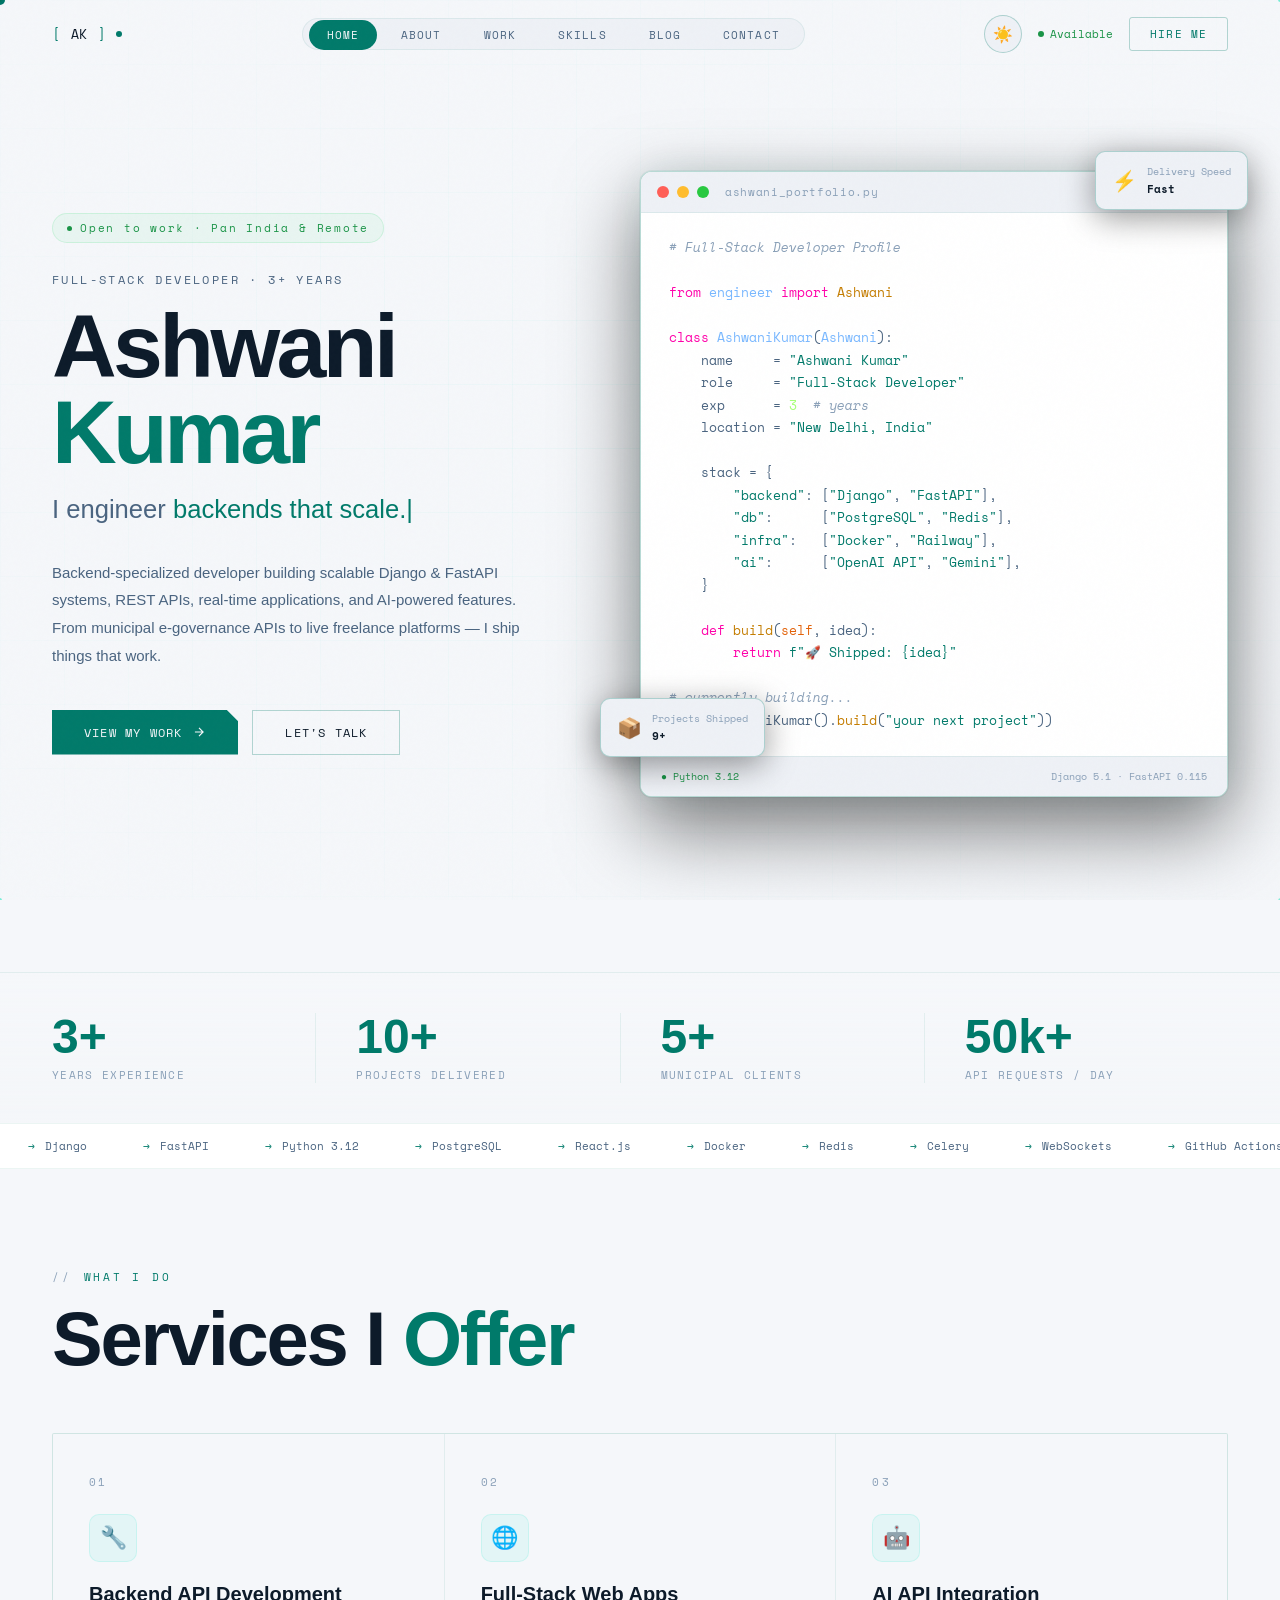
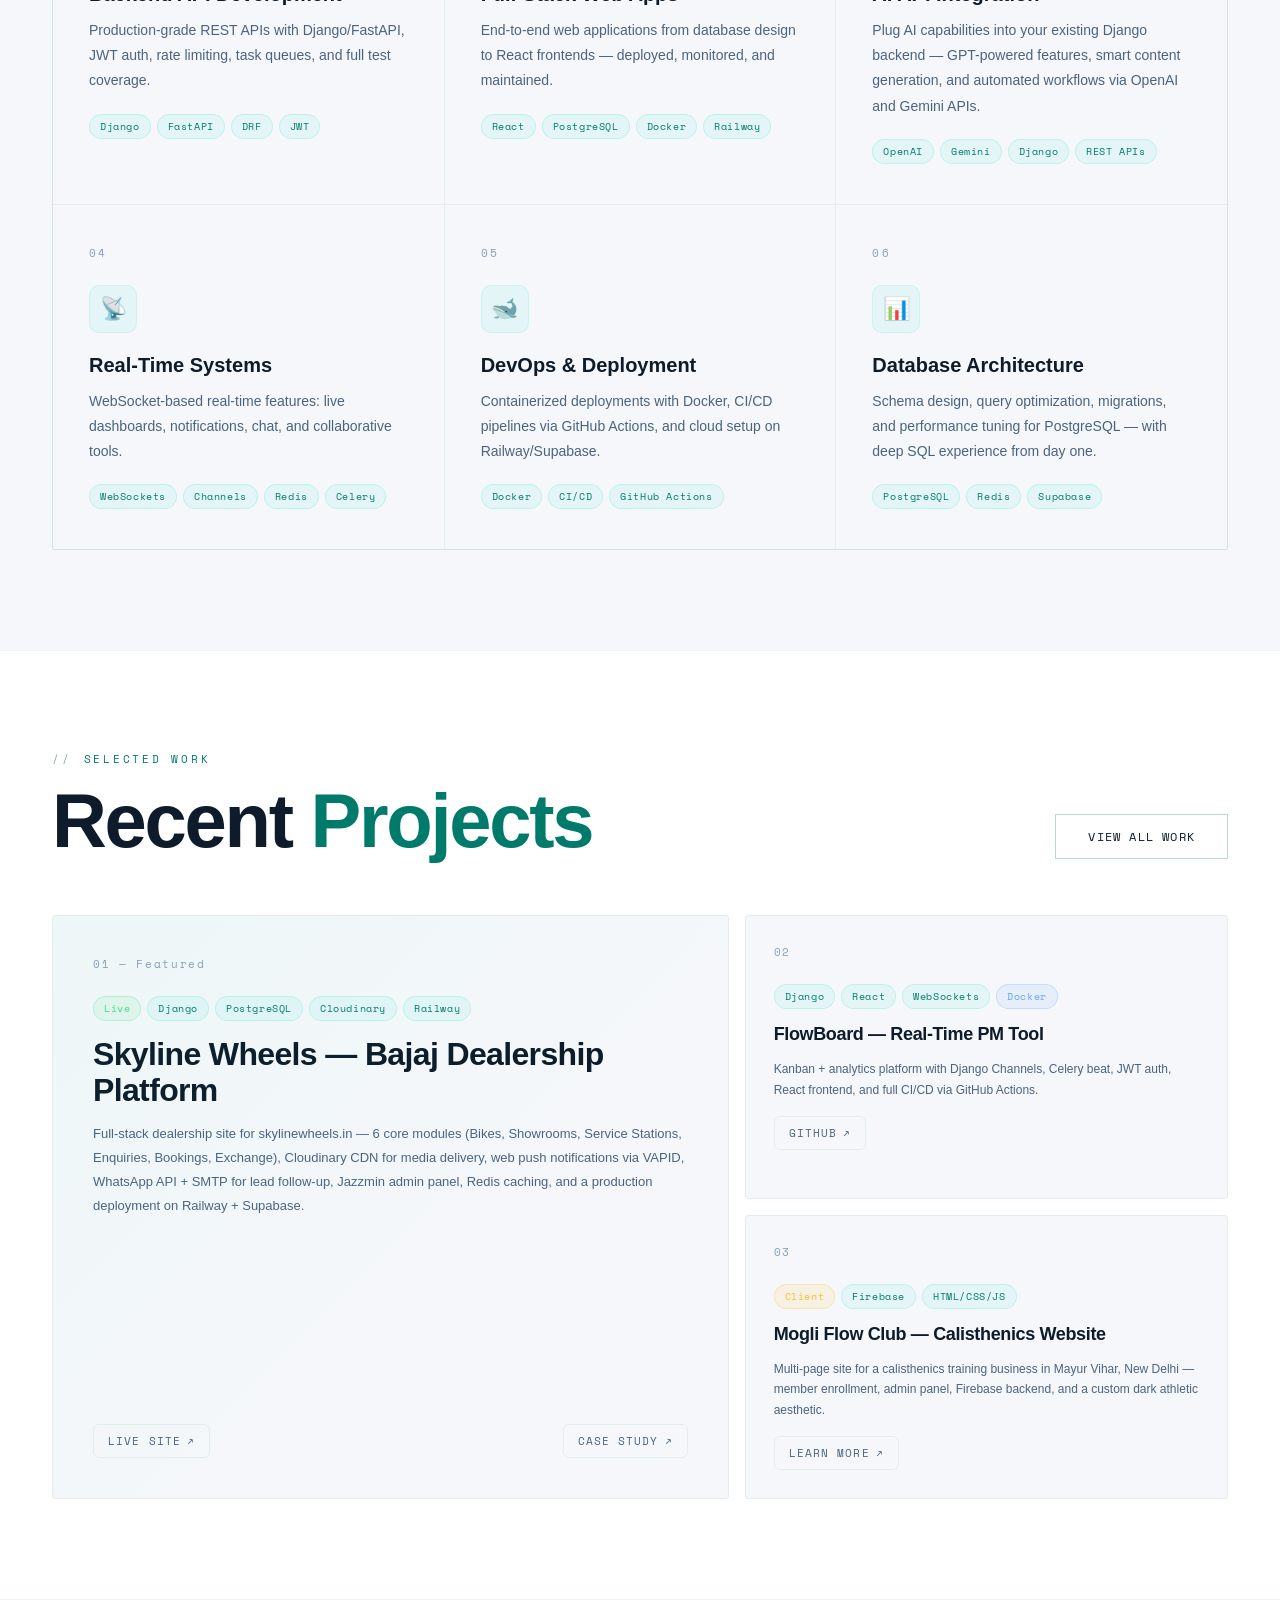
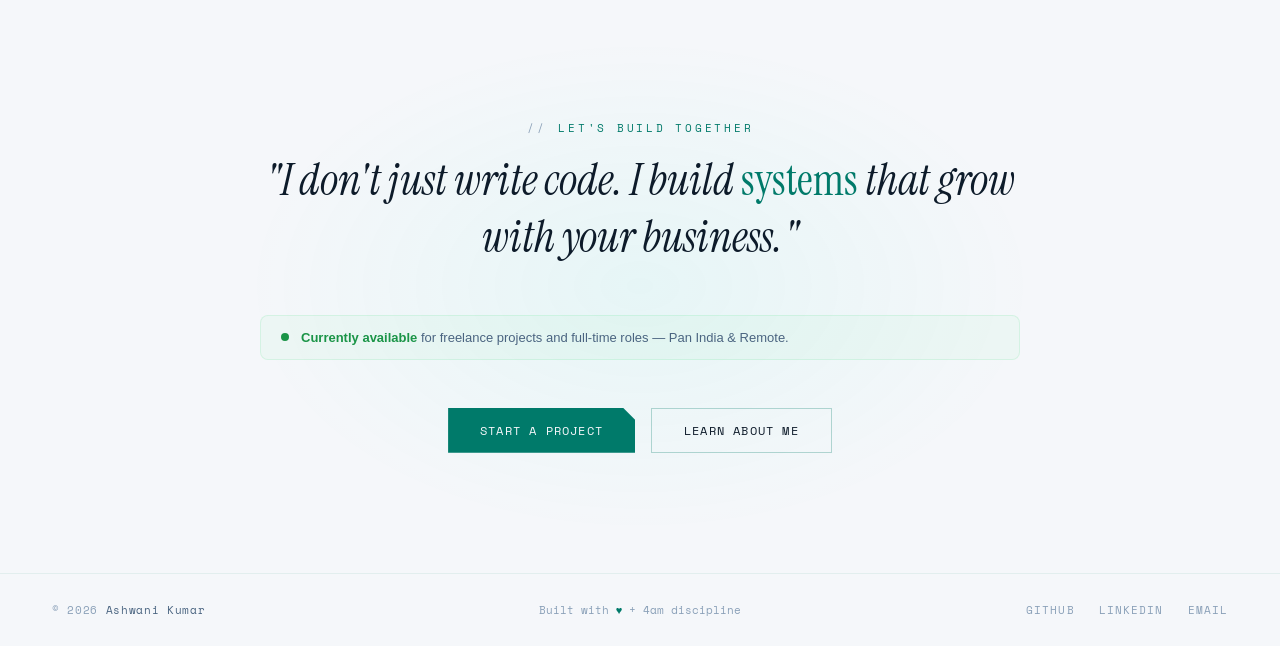
==== frontend/index.html @ ec97e27f "fix: add frontend files properly" ====
<!DOCTYPE html>
<html lang="en">
<head>
<meta charset="UTF-8">
<meta name="viewport" content="width=device-width,initial-scale=1.0">
<title>Ashwani Kumar — Full-Stack Developer</title>
<meta name="description" content="Full-Stack Developer specializing in Django, FastAPI, PostgreSQL, and scalable backend systems. Available for projects in Delhi NCR and Remote.">
<link rel="stylesheet" href="style.css">
<style>
/* ── HOME SPECIFIC ── */
main { position:relative; z-index:1; }

/* HERO */
#hero {
  min-height:100vh;
  display:grid; grid-template-columns:1fr 1fr;
  align-items:center; gap:0;
  padding:0 52px 0;
  padding-top:68px;
  overflow:hidden; position:relative;
}
.hero-grid-bg {
  position:absolute; inset:0; z-index:0;
  background-image:
    linear-gradient(rgba(0,229,192,.04) 1px, transparent 1px),
    linear-gradient(90deg, rgba(0,229,192,.04) 1px, transparent 1px);
  background-size:64px 64px;
  mask-image:radial-gradient(ellipse 80% 80% at 50% 50%, black, transparent);
}
.hero-left { position:relative; z-index:1; padding-right:48px; }

.hero-status {
  display:inline-flex; align-items:center; gap:8px;
  font-family:var(--font-mono); font-size:11px;
  color:var(--green); letter-spacing:.16em;
  background:rgba(74,222,128,.07);
  border:1px solid rgba(74,222,128,.18);
  padding:6px 14px; border-radius:100px;
  margin-bottom:28px;
  opacity:0; animation:fadeUp .6s .1s forwards;
}
.hero-status .dot {
  width:5px; height:5px;
  background:var(--green); border-radius:50%;
  animation:pulse-dot2 2s infinite;
}

.hero-eyebrow {
  font-family:var(--font-mono); font-size:12px;
  color:var(--text2); letter-spacing:.2em; text-transform:uppercase;
  margin-bottom:16px;
  opacity:0; animation:fadeUp .6s .2s forwards;
}

.hero-name {
  font-family:var(--font-head); font-size:clamp(56px,7vw,90px);
  font-weight:900; line-height:.95; letter-spacing:-.04em;
  margin-bottom:20px;
  opacity:0; animation:fadeUp .7s .3s forwards;
}
.hero-name .first { display:block; color:var(--text); }
.hero-name .last  { display:block; color:var(--cyan); position:relative; }
.hero-name .last::after {
  content:attr(data-text);
  position:absolute; left:0; top:0;
  color:var(--red);
  clip-path:polygon(0 40%,100% 40%,100% 58%,0 58%);
  opacity:0; animation:glitch-slice 5s infinite 3s;
}
@keyframes glitch-slice {
  0%,90%,100%{opacity:0;transform:none}
  91%{opacity:1;transform:translateX(-5px) skewX(-3deg)}
  93%{opacity:1;transform:translateX(5px) skewX(3deg)}
  95%{opacity:0}
}

.hero-role {
  font-family:var(--font-head); font-size:clamp(18px,2vw,26px);
  font-weight:400; color:var(--text2);
  margin-bottom:28px; min-height:1.4em;
  opacity:0; animation:fadeUp .7s .45s forwards;
}
.hero-role #tw { color:var(--cyan); }
.hero-role #tw::after { content:'|'; animation:blink .7s infinite; }

.hero-desc {
  font-size:15px; color:var(--text2); line-height:1.85;
  max-width:480px; margin-bottom:40px;
  opacity:0; animation:fadeUp .7s .58s forwards;
}

.hero-actions {
  display:flex; gap:14px; flex-wrap:wrap;
  opacity:0; animation:fadeUp .7s .7s forwards;
}

/* ── HERO RIGHT — code window ── */
.hero-right {
  position:relative; z-index:1;
  opacity:0; animation:fadeUp .9s .5s forwards;
}
.code-window {
  background:var(--c1); border:1px solid var(--border2);
  border-radius:12px; overflow:hidden;
  box-shadow:0 32px 80px rgba(0,0,0,.5), 0 0 0 1px var(--border3), var(--glow);
  transition:box-shadow .4s;
}
.code-window:hover {
  box-shadow:0 40px 100px rgba(0,0,0,.6), 0 0 0 1px var(--border2),
    0 0 40px rgba(0,229,192,.08);
}
.code-topbar {
  background:var(--c2); padding:12px 16px;
  display:flex; align-items:center; gap:8px;
  border-bottom:1px solid var(--border3);
}
.code-topbar .dot { width:12px; height:12px; border-radius:50%; }
.code-topbar .dot:nth-child(1){background:#ff5f57}
.code-topbar .dot:nth-child(2){background:#ffbd2e}
.code-topbar .dot:nth-child(3){background:#28c940}
.code-topbar .title {
  font-family:var(--font-mono); font-size:11px; color:var(--text3);
  margin-left:8px; letter-spacing:.06em;
}
.code-body { padding:24px 28px; }
pre {
  font-family:var(--font-mono); font-size:12.5px;
  line-height:1.8; color:var(--text2);
  white-space:pre; overflow-x:auto;
}
.kw  { color:#f0a; }
.fn  { color:var(--amber); }
.str { color:var(--cyan); }
.cm  { color:var(--text3); font-style:italic; }
.nr  { color:#a8ff78; }
.cls { color:#79b8ff; }
.pr  { color:#e36209; }

.code-footer {
  padding:12px 20px; border-top:1px solid var(--border3);
  background:var(--c2);
  display:flex; align-items:center; gap:8px;
}
.code-footer span { font-family:var(--font-mono); font-size:10px; color:var(--text3); }
.code-footer .run { color:var(--green); }

/* floating badges */
.float-badge {
  position:absolute; background:var(--c2);
  border:1px solid var(--border2); border-radius:10px;
  padding:12px 16px; display:flex; align-items:center; gap:10px;
  font-family:var(--font-mono); font-size:11px;
  box-shadow:0 8px 32px rgba(0,0,0,.4);
  animation:float 3s ease-in-out infinite;
  backdrop-filter:blur(8px);
}
.float-badge:nth-child(2){ animation-delay:-.8s; }
.float-badge:nth-child(3){ animation-delay:-1.6s; }
.float-badge .icon { font-size:20px; }
.float-badge .badge-label { color:var(--text3); font-size:10px; margin-bottom:2px; }
.float-badge .badge-val  { color:var(--text); font-weight:700; }
@keyframes float {
  0%,100%{transform:translateY(0)} 50%{transform:translateY(-8px)}
}
.fb1 { top:-20px; right:-20px; }
.fb2 { bottom:40px; left:-40px; }

/* ── HERO STATS ── */
.hero-stats {
  border-top:1px solid var(--border3);
  margin-top:72px; padding:40px 52px;
  display:flex; gap:0; position:relative; z-index:1;
  background:linear-gradient(to bottom, var(--c0), transparent);
}
.stat-item {
  flex:1; padding:0 40px;
  border-right:1px solid var(--border3);
  transition:transform .3s var(--ease);
}
.stat-item:hover { transform:translateY(-3px); }
.stat-item:first-child { padding-left:0; }
.stat-item:last-child  { border-right:none; }
.stat-n {
  font-family:var(--font-head); font-size:48px; font-weight:900;
  line-height:1; color:var(--text); margin-bottom:6px;
}
.stat-n span { color:var(--cyan); }
.stat-l { font-family:var(--font-mono); font-size:11px; color:var(--text3); letter-spacing:.12em; text-transform:uppercase; }

/* ── SERVICES ── */
#services { padding:100px 52px; max-width:1300px; margin:0 auto; }
.services-grid {
  display:grid; grid-template-columns:repeat(3,1fr); gap:1px;
  background:var(--border3); border:1px solid var(--border3);
  border-radius:2px; overflow:hidden;
  margin-top:56px;
}
.service-card {
  background:var(--c0); padding:40px 36px;
  transition:background .3s, transform .3s var(--ease);
  position:relative; overflow:hidden;
}
.service-card::before {
  content:'';
  position:absolute; top:0; left:0; right:0; height:2px;
  background:linear-gradient(90deg, transparent, var(--cyan), transparent);
  transform:scaleX(0); transform-origin:left;
  transition:transform .4s var(--ease);
}
.service-card:hover::before { transform:scaleX(1); }
.service-card:hover { background:var(--c1); }

.service-card .service-icon {
  display:inline-flex; align-items:center; justify-content:center;
  width:48px; height:48px; border-radius:10px;
  background:rgba(0,229,192,.07); border:1px solid rgba(0,229,192,.12);
  font-size:22px; margin-bottom:20px;
  transition:background .3s, border-color .3s;
}
.service-card:hover .service-icon {
  background:rgba(0,229,192,.12);
  border-color:rgba(0,229,192,.25);
}

.service-num {
  font-family:var(--font-mono); font-size:11px; color:var(--text3);
  letter-spacing:.2em; margin-bottom:24px;
}
.service-title {
  font-family:var(--font-head); font-size:20px; font-weight:700;
  margin-bottom:12px; line-height:1.2;
}
.service-desc { font-size:14px; color:var(--text2); line-height:1.8; margin-bottom:20px; }
.service-tags { display:flex; flex-wrap:wrap; gap:6px; }

/* ── FEATURED WORK ── */
#featured {
  padding:100px 52px;
  background:var(--c1);
  border-top:1px solid var(--border3);
  border-bottom:1px solid var(--border3);
}
.featured-inner { max-width:1300px; margin:0 auto; }
.featured-top {
  display:flex; align-items:flex-end;
  justify-content:space-between; margin-bottom:56px;
}
.featured-grid {
  display:grid; grid-template-columns:7fr 5fr; gap:16px;
}
.feat-main {
  background:var(--c0); border:1px solid var(--border3);
  padding:40px; position:relative; overflow:hidden;
  transition:border-color .3s, box-shadow .3s;
  display:flex; flex-direction:column;
  border-radius:4px;
}
.feat-main::after {
  content:'';
  position:absolute; inset:0;
  background:linear-gradient(135deg, rgba(0,229,192,.03) 0%, transparent 60%);
  pointer-events:none;
}
.feat-main:hover {
  border-color:var(--border2);
  box-shadow:0 16px 48px rgba(0,0,0,.3);
}
.feat-side { display:grid; grid-template-rows:1fr 1fr; gap:16px; }
.feat-small {
  background:var(--c0); border:1px solid var(--border3);
  padding:28px; border-radius:4px;
  transition:border-color .3s, box-shadow .3s, transform .3s var(--ease);
}
.feat-small:hover {
  border-color:var(--border2);
  box-shadow:0 8px 24px rgba(0,0,0,.25);
  transform:translateY(-2px);
}
.feat-num {
  font-family:var(--font-mono); font-size:11px; color:var(--text3);
  letter-spacing:.15em; margin-bottom:24px;
}
.feat-tag-row { display:flex; gap:6px; margin-bottom:16px; flex-wrap:wrap; }
.feat-title {
  font-family:var(--font-head); font-size:clamp(22px,2.5vw,32px);
  font-weight:800; line-height:1.1; margin-bottom:14px;
  letter-spacing:-.02em;
}
.feat-desc {
  font-size:13px; color:var(--text2);
  line-height:1.85; margin-bottom:28px; flex:1;
}
.feat-footer { display:flex; align-items:center; justify-content:space-between; }
.feat-link {
  font-family:var(--font-mono); font-size:11px;
  color:var(--text2); text-decoration:none;
  letter-spacing:.1em; text-transform:uppercase;
  display:inline-flex; align-items:center; gap:6px;
  padding:8px 14px; border:1px solid var(--border3);
  border-radius:6px; transition:color .2s, border-color .2s, background .2s;
}
.feat-link::after { content:'↗'; }
.feat-link:hover {
  color:var(--cyan);
  border-color:rgba(0,229,192,.3);
  background:rgba(0,229,192,.05);
}

/* pill colour variants */
.pill.green  { background:rgba(74,222,128,.1); color:#4ade80; border-color:rgba(74,222,128,.25); }
.pill.amber  { background:rgba(251,191,36,.1); color:#fbbf24; border-color:rgba(251,191,36,.25); }
.pill.blue   { background:rgba(96,165,250,.1); color:#60a5fa; border-color:rgba(96,165,250,.25); }

/* ── CTA ── */
#cta {
  padding:120px 52px; text-align:center;
  position:relative; overflow:hidden;
}
.cta-glow {
  position:absolute; top:50%; left:50%;
  transform:translate(-50%,-50%);
  width:800px; height:500px;
  background:radial-gradient(ellipse, rgba(0,229,192,.06) 0%, transparent 70%);
  pointer-events:none;
}
.cta-inner { position:relative; max-width:760px; margin:0 auto; }
.cta-quote {
  font-family:var(--font-serif); font-style:italic;
  font-size:clamp(26px,4vw,44px); color:var(--text);
  line-height:1.3; margin-bottom:48px;
}
.cta-quote em { color:var(--cyan); font-style:normal; }
.cta-actions { display:flex; justify-content:center; gap:16px; flex-wrap:wrap; }

/* ── AVAILABILITY BANNER ── */
.avail-banner {
  background:rgba(74,222,128,.05);
  border:1px solid rgba(74,222,128,.15);
  border-radius:8px; padding:14px 20px;
  display:flex; align-items:center; gap:12px;
  max-width:760px; margin:0 auto 48px;
  font-size:13px; color:var(--text2);
}
.avail-banner .av-dot {
  width:8px; height:8px; border-radius:50%;
  background:var(--green); flex-shrink:0;
  animation:pulse-dot2 2s infinite;
}
.avail-banner strong { color:var(--green); }

/* ── RESPONSIVE ── */
@media(max-width:1100px){
  #hero { grid-template-columns:1fr; min-height:auto; padding-top:100px; padding-bottom:60px; }
  .hero-right { display:none; }
  .hero-left { padding-right:0; }
  .featured-grid { grid-template-columns:1fr; }
  .feat-side { grid-template-rows:auto; grid-template-columns:1fr 1fr; }
  .services-grid { grid-template-columns:1fr 1fr; }
}
@media(max-width:700px){
  #hero,#services,#featured,#cta { padding-left:20px; padding-right:20px; }
  .hero-stats { padding:32px 20px; flex-wrap:wrap; }
  .stat-item { border-right:none; padding:12px 0; flex:0 0 50%; }
  .services-grid { grid-template-columns:1fr; }
  .feat-side { grid-template-columns:1fr; }
  .featured-top { flex-direction:column; align-items:flex-start; gap:20px; }
}

@keyframes fadeUp  { from{opacity:0;transform:translateY(18px)} to{opacity:1;transform:none} }
@keyframes blink   { 0%,100%{opacity:1} 50%{opacity:0} }
</style>
</head>
<body>

<div id="cursor"></div>
<div id="cursor-ring"></div>
<div id="scroll-progress"></div>
<div id="page-transition"></div>
<div id="pt-label"></div>
<canvas id="bg-canvas"></canvas>

<!-- NAV -->
<nav id="nav">
  <a href="index.html" class="nav-logo">
    <span class="logo-bracket">[</span>AK<span class="logo-bracket">]</span>
    <div class="logo-dot"></div>
  </a>
  <ul class="nav-center">
    <li><a href="index.html">Home</a></li>
    <li><a href="about.html">About</a></li>
    <li><a href="work.html">Work</a></li>
    <li><a href="skills.html">Skills</a></li>
    <li><a href="blog.html">Blog</a></li>
    <li><a href="contact.html">Contact</a></li>
  </ul>
  <div class="nav-right">
    <span class="nav-avail">Available</span>
    <a href="contact.html" class="nav-hire">Hire Me</a>
  </div>
  <button class="nav-hamburger" id="hamburger" aria-label="Menu">
    <span></span><span></span><span></span>
  </button>
</nav>

<div id="mobile-menu">
  <a href="index.html">Home</a>
  <a href="about.html">About</a>
  <a href="work.html">Work</a>
  <a href="skills.html">Skills</a>
  <a href="blog.html">Blog</a>
  <a href="contact.html">Contact</a>
</div>

<main>

<!-- HERO -->
<section id="hero">
  <div class="hero-grid-bg"></div>

  <div class="hero-left">
    <div class="hero-status">
      <span class="dot"></span>Open to work · Pan India &amp; Remote
    </div>
    <div class="hero-eyebrow">Full-Stack Developer · 3+ Years</div>
    <h1 class="hero-name">
      <span class="first">Ashwani</span>
      <span class="last" data-text="Kumar">Kumar</span>
    </h1>
    <div class="hero-role">I engineer <span id="tw"></span></div>
    <p class="hero-desc">
      Backend-specialized developer building scalable Django &amp; FastAPI systems,
      REST APIs, real-time applications, and AI-powered features.
      From municipal e-governance APIs to live freelance platforms —
      I ship things that work.
    </p>
    <div class="hero-actions">
      <a href="work.html" class="btn btn-fill" data-magnetic>
        View My Work
        <svg viewBox="0 0 24 24" fill="none" stroke="currentColor" stroke-width="2">
          <path d="M5 12h14M12 5l7 7-7 7"/>
        </svg>
      </a>
      <a href="contact.html" class="btn btn-outline" data-magnetic>Let's Talk</a>
    </div>
  </div>

  <div class="hero-right">
    <div class="code-window">
      <div class="code-topbar">
        <div class="dot"></div><div class="dot"></div><div class="dot"></div>
        <span class="title">ashwani_portfolio.py</span>
      </div>
      <div class="code-body">
<pre><span class="cm"># Full-Stack Developer Profile</span>

<span class="kw">from</span> <span class="cls">engineer</span> <span class="kw">import</span> <span class="fn">Ashwani</span>

<span class="kw">class</span> <span class="cls">AshwaniKumar</span>(<span class="cls">Ashwani</span>):
    name     = <span class="str">"Ashwani Kumar"</span>
    role     = <span class="str">"Full-Stack Developer"</span>
    exp      = <span class="nr">3</span>  <span class="cm"># years</span>
    location = <span class="str">"New Delhi, India"</span>

    stack = {
        <span class="str">"backend"</span>: [<span class="str">"Django"</span>, <span class="str">"FastAPI"</span>],
        <span class="str">"db"</span>:      [<span class="str">"PostgreSQL"</span>, <span class="str">"Redis"</span>],
        <span class="str">"infra"</span>:   [<span class="str">"Docker"</span>, <span class="str">"Railway"</span>],
        <span class="str">"ai"</span>:      [<span class="str">"OpenAI API"</span>, <span class="str">"Gemini"</span>],
    }

    <span class="kw">def</span> <span class="fn">build</span>(<span class="pr">self</span>, idea):
        <span class="kw">return</span> <span class="str">f"🚀 Shipped: {idea}"</span>

<span class="cm"># currently building...</span>
<span class="fn">print</span>(AshwaniKumar().<span class="fn">build</span>(<span class="str">"your next project"</span>))</pre>
      </div>
      <div class="code-footer">
        <span class="run">● Python 3.12</span>
        <span style="margin-left:auto">Django 5.1 · FastAPI 0.115</span>
      </div>
    </div>

    <div class="float-badge fb1">
      <span class="icon">⚡</span>
      <div>
        <div class="badge-label">Delivery Speed</div>
        <div class="badge-val">Fast</div>
      </div>
    </div>
    <div class="float-badge fb2">
      <span class="icon">📦</span>
      <div>
        <div class="badge-label">Projects Shipped</div>
        <div class="badge-val" data-count="10" data-suffix="+">10+</div>
      </div>
    </div>
  </div>
</section>

<!-- STATS STRIP -->
<div class="hero-stats">
  <div class="stat-item reveal">
    <div class="stat-n"><span data-count="3" data-suffix="+">3+</span></div>
    <div class="stat-l">Years Experience</div>
  </div>
  <div class="stat-item reveal" data-delay="100">
    <div class="stat-n"><span data-count="10" data-suffix="+">10+</span></div>
    <div class="stat-l">Projects Delivered</div>
  </div>
  <div class="stat-item reveal" data-delay="200">
    <div class="stat-n"><span data-count="5" data-suffix="+">5+</span></div>
    <div class="stat-l">Municipal Clients</div>
  </div>
  <div class="stat-item reveal" data-delay="300">
    <div class="stat-n"><span data-count="50" data-suffix="k+">50k+</span></div>
    <div class="stat-l">API Requests / Day</div>
  </div>
</div>

<!-- TICKER -->
<div class="ticker-wrap">
  <div class="ticker-track" id="ticker"></div>
</div>

<!-- SERVICES -->
<section id="services">
  <div class="section-tag reveal">What I Do</div>
  <h2 class="big-title reveal" data-delay="80">Services I <span class="c">Offer</span></h2>
  <div class="services-grid">

    <div class="service-card reveal">
      <div class="service-num">01</div>
      <div class="service-icon">🔧</div>
      <div class="service-title">Backend API Development</div>
      <p class="service-desc">Production-grade REST APIs with Django/FastAPI, JWT auth, rate limiting, task queues, and full test coverage.</p>
      <div class="service-tags">
        <span class="pill">Django</span><span class="pill">FastAPI</span>
        <span class="pill">DRF</span><span class="pill">JWT</span>
      </div>
    </div>

    <div class="service-card reveal" data-delay="80">
      <div class="service-num">02</div>
      <div class="service-icon">🌐</div>
      <div class="service-title">Full-Stack Web Apps</div>
      <p class="service-desc">End-to-end web applications from database design to React frontends — deployed, monitored, and maintained.</p>
      <div class="service-tags">
        <span class="pill">React</span><span class="pill">PostgreSQL</span>
        <span class="pill">Docker</span><span class="pill">Railway</span>
      </div>
    </div>

    <div class="service-card reveal" data-delay="160">
      <div class="service-num">03</div>
      <div class="service-icon">🤖</div>
      <div class="service-title">AI API Integration</div>
      <p class="service-desc">Plug AI capabilities into your existing Django backend — GPT-powered features, smart content generation, and automated workflows via OpenAI and Gemini APIs.</p>
      <div class="service-tags">
        <span class="pill">OpenAI</span><span class="pill">Gemini</span>
        <span class="pill">Django</span><span class="pill">REST APIs</span>
      </div>
    </div>

    <div class="service-card reveal" data-delay="80">
      <div class="service-num">04</div>
      <div class="service-icon">📡</div>
      <div class="service-title">Real-Time Systems</div>
      <p class="service-desc">WebSocket-based real-time features: live dashboards, notifications, chat, and collaborative tools.</p>
      <div class="service-tags">
        <span class="pill">WebSockets</span><span class="pill">Channels</span>
        <span class="pill">Redis</span><span class="pill">Celery</span>
      </div>
    </div>

    <div class="service-card reveal" data-delay="160">
      <div class="service-num">05</div>
      <div class="service-icon">🐋</div>
      <div class="service-title">DevOps &amp; Deployment</div>
      <p class="service-desc">Containerized deployments with Docker, CI/CD pipelines via GitHub Actions, and cloud setup on Railway/Supabase.</p>
      <div class="service-tags">
        <span class="pill">Docker</span><span class="pill">CI/CD</span>
        <span class="pill">GitHub Actions</span>
      </div>
    </div>

    <div class="service-card reveal" data-delay="240">
      <div class="service-num">06</div>
      <div class="service-icon">📊</div>
      <div class="service-title">Database Architecture</div>
      <p class="service-desc">Schema design, query optimization, migrations, and performance tuning for PostgreSQL — with deep SQL experience from day one.</p>
      <div class="service-tags">
        <span class="pill">PostgreSQL</span><span class="pill">Redis</span>
        <span class="pill">Supabase</span>
      </div>
    </div>

  </div>
</section>

<!-- FEATURED WORK -->
<section id="featured">
  <div class="featured-inner">
    <div class="featured-top reveal">
      <div>
        <div class="section-tag">Selected Work</div>
        <h2 class="big-title">Recent <span class="c">Projects</span></h2>
      </div>
      <a href="work.html" class="btn btn-outline">View All Work</a>
    </div>

    <div class="featured-grid">

      <!-- MAIN PROJECT -->
      <div class="feat-main reveal">
        <div class="feat-num">01 — Featured</div>
        <div class="feat-tag-row">
          <span class="pill green">Live</span>
          <span class="pill">Django</span>
          <span class="pill">PostgreSQL</span>
          <span class="pill">Cloudinary</span>
          <span class="pill">Railway</span>
        </div>
        <div class="feat-title">Skyline Wheels — Bajaj Dealership Platform</div>
        <p class="feat-desc">
          Full-stack dealership site for skylinewheels.in — 6 core modules
          (Bikes, Showrooms, Service Stations, Enquiries, Bookings, Exchange),
          Cloudinary CDN for media delivery, web push notifications via VAPID,
          WhatsApp API + SMTP for lead follow-up, Jazzmin admin panel,
          Redis caching, and a production deployment on Railway + Supabase.
        </p>
        <div class="feat-footer">
          <a href="https://www.skylinewheels.in" class="feat-link" target="_blank" rel="noopener">Live Site</a>
          <a href="work.html" class="feat-link">Case Study</a>
        </div>
      </div>

      <!-- SIDE PROJECTS -->
      <div class="feat-side">

        <div class="feat-small reveal" data-delay="80">
          <div class="feat-num">02</div>
          <div class="feat-tag-row">
            <span class="pill">Django</span>
            <span class="pill">React</span>
            <span class="pill">WebSockets</span>
            <span class="pill blue">Docker</span>
          </div>
          <div class="feat-title" style="font-size:18px">FlowBoard — Real-Time PM Tool</div>
          <p style="font-size:12px;color:var(--text2);line-height:1.7;margin-bottom:16px">
            Kanban + analytics platform with Django Channels, Celery beat, JWT auth, 
            React frontend, and full CI/CD via GitHub Actions.
          </p>
          <a href="https://github.com/Ashwani1611/flowboard" class="feat-link" target="_blank" rel="noopener">GitHub</a>
        </div>

        <div class="feat-small reveal" data-delay="160">
          <div class="feat-num">03</div>
          <div class="feat-tag-row">
            <span class="pill amber">Client</span>
            <span class="pill">Firebase</span>
            <span class="pill">HTML/CSS/JS</span>
          </div>
          <div class="feat-title" style="font-size:18px">Mogli Flow Club — Calisthenics Website</div>
          <p style="font-size:12px;color:var(--text2);line-height:1.7;margin-bottom:16px">
            Multi-page site for a calisthenics training business in Mayur Vihar, New Delhi —
            member enrollment, admin panel, Firebase backend, and a custom dark athletic aesthetic.
          </p>
          <a href="work.html" class="feat-link">Learn More</a>
        </div>

      </div>
    </div>
  </div>
</section>

<!-- CTA -->
<section id="cta">
  <div class="cta-glow"></div>
  <div class="cta-inner">
    <div class="section-tag reveal" style="justify-content:center">Let's Build Together</div>
    <p class="cta-quote reveal" data-delay="80">
      "I don't just write code. I build <em>systems</em> that grow with your business."
    </p>
    <div class="avail-banner reveal" data-delay="120">
      <span class="av-dot"></span>
      <span><strong>Currently available</strong> for freelance projects and full-time roles — Pan India &amp; Remote.</span>
    </div>
    <div class="cta-actions reveal" data-delay="160">
      <a href="contact.html" class="btn btn-fill" data-magnetic>Start a Project</a>
      <a href="about.html"   class="btn btn-outline" data-magnetic>Learn About Me</a>
    </div>
  </div>
</section>

</main>

<footer>
  <div class="footer-left">© 2026 <span>Ashwani Kumar</span></div>
  <div class="footer-center">Built with <span>♥</span> + 4am discipline</div>
  <div class="footer-right">
    <a href="https://github.com/Ashwani1611" target="_blank" rel="noopener">GitHub</a>
    <a href="https://linkedin.com/in/ashwani-kumar" target="_blank" rel="noopener">LinkedIn</a>
    <a href="contact.html">Email</a>
  </div>
</footer>

<script src="main.js"></script>
<script>
// Typewriter
initTypewriter(document.getElementById('tw'), [
  'backends that scale.',
  'REST APIs that fly.',
  'full-stack solutions.',
  'with Django & FastAPI.',
  'systems that ship.'
]);

// Ticker
const techs = [
  'Django','FastAPI','Python 3.12','PostgreSQL','React.js',
  'Docker','Redis','Celery','WebSockets','GitHub Actions',
  'Supabase','Railway','Cloudinary','OpenAI API',
  'JWT Auth','Bootstrap 5','Linux','IIT Mandi'
];
const t = document.getElementById('ticker');
const html = [...techs,...techs,...techs,...techs]
  .map(x => `<div class="ticker-item"><span class="sep">→</span>${x}</div>`)
  .join('');
t.innerHTML = html + html;
</script>
</body>
</html>
---- frontend/style.css ----
/* ═══════════════════════════════════════
   ASHWANI KUMAR — PORTFOLIO v4
   style.css — Shared Design System
═══════════════════════════════════════ */

@import url('https://fonts.googleapis.com/css2?family=Cabinet+Grotesk:wght@300;400;500;700;800;900&family=Space+Mono:ital,wght@0,400;0,700;1,400&family=Instrument+Serif:ital@0;1&display=swap');

/* ── DARK THEME (default) ── */
:root {
  --c0: #05080c;
  --c1: #0b1018;
  --c2: #141c26;
  --c3: #1e2a38;
  --c4: #2c3e52;
  --text: #dce8f5;
  --text2: #7a9ab5;
  --text3: #3d5568;
  --cyan: #00e5c0;
  --cyan2: #00b89a;
  --amber: #f4b942;
  --red: #f05f7a;
  --green: #4ade80;
  --border: rgba(0,229,192,.1);
  --border2: rgba(0,229,192,.22);
  --border3: rgba(0,229,192,.06);
  --glow: 0 0 40px rgba(0,229,192,.12);
  --nav-bg: rgba(5,8,12,.88);
  --shadow: 0 8px 32px rgba(0,0,0,.4);
  --font-head: 'Cabinet Grotesk', sans-serif;
  --font-mono: 'Space Mono', monospace;
  --font-serif: 'Instrument Serif', serif;
  --font-body: 'Cabinet Grotesk', sans-serif;
  --ease: cubic-bezier(.16,1,.3,1);
  --ease2: cubic-bezier(.4,0,.2,1);
}

/* ── LIGHT THEME ── */
[data-theme="light"] {
  --c0: #f5f7fa;
  --c1: #ffffff;
  --c2: #eef1f6;
  --c3: #dde3ed;
  --c4: #c8d2e0;
  --text: #0d1b2a;
  --text2: #4a6480;
  --text3: #8aa0b8;
  --cyan: #007a6a;
  --cyan2: #009980;
  --amber: #c47d00;
  --red: #c0294a;
  --green: #1a9447;
  --border: rgba(0,122,106,.12);
  --border2: rgba(0,122,106,.28);
  --border3: rgba(0,122,106,.08);
  --glow: 0 0 40px rgba(0,122,106,.1);
  --nav-bg: rgba(245,247,250,.92);
  --shadow: 0 8px 32px rgba(0,0,0,.1);
}

/* ── AUTO: follow system preference unless manually overridden ── */
@media (prefers-color-scheme: light) {
  :root:not([data-theme="dark"]) {
    --c0: #f5f7fa;
    --c1: #ffffff;
    --c2: #eef1f6;
    --c3: #dde3ed;
    --c4: #c8d2e0;
    --text: #0d1b2a;
    --text2: #4a6480;
    --text3: #8aa0b8;
    --cyan: #007a6a;
    --cyan2: #009980;
    --amber: #c47d00;
    --red: #c0294a;
    --green: #1a9447;
    --border: rgba(0,122,106,.12);
    --border2: rgba(0,122,106,.28);
    --border3: rgba(0,122,106,.08);
    --glow: 0 0 40px rgba(0,122,106,.1);
    --nav-bg: rgba(245,247,250,.92);
    --shadow: 0 8px 32px rgba(0,0,0,.1);
  }
}

*, *::before, *::after { margin:0; padding:0; box-sizing:border-box; }
html { scroll-behavior: smooth; font-size: 16px; }

body {
  background: var(--c0);
  color: var(--text);
  font-family: var(--font-body);
  cursor: none;
  overflow-x: hidden;
  min-height: 100vh;
  transition: background .35s var(--ease2), color .35s var(--ease2);
}

/* ── NOISE OVERLAY ── */
body::before {
  content: '';
  position: fixed; inset: 0;
  background-image: url("data:image/svg+xml,%3Csvg viewBox='0 0 256 256' xmlns='http://www.w3.org/2000/svg'%3E%3Cfilter id='n'%3E%3CfeTurbulence type='fractalNoise' baseFrequency='0.9' numOctaves='4' stitchTiles='stitch'/%3E%3C/filter%3E%3Crect width='100%25' height='100%25' filter='url(%23n)' opacity='1'/%3E%3C/svg%3E");
  opacity: .018;
  pointer-events: none;
  z-index: 9999;
}

/* ── SCROLLBAR ── */
::-webkit-scrollbar { width: 4px; }
::-webkit-scrollbar-track { background: var(--c0); }
::-webkit-scrollbar-thumb { background: var(--cyan2); border-radius: 2px; }

/* ── CURSOR ── */
#cursor {
  position: fixed; width:10px; height:10px;
  background: var(--cyan); border-radius:50%;
  pointer-events: none; z-index:99999;
  transform:translate(-50%,-50%);
  transition: transform .1s, background .2s, width .2s, height .2s;
  mix-blend-mode: multiply;
}
[data-theme="dark"] #cursor,
@media (prefers-color-scheme: dark) { #cursor { mix-blend-mode: screen; } }
#cursor.hover { width:6px; height:6px; background:#fff; }
#cursor-ring {
  position: fixed; width:44px; height:44px;
  border: 1px solid rgba(0,229,192,.45);
  border-radius:50%;
  pointer-events:none; z-index:99998;
  transform:translate(-50%,-50%);
  transition: width .35s var(--ease), height .35s var(--ease), border-color .35s, opacity .35s;
}
#cursor-ring.hover { width:64px; height:64px; border-color: var(--cyan); }
#cursor-ring.click { width:28px; height:28px; }

/* ── PAGE TRANSITION ── */
#page-transition {
  position: fixed; inset:0;
  background: var(--c0);
  z-index:99997;
  transform-origin: bottom;
  transform: scaleY(0);
  pointer-events:none;
}
#pt-label {
  position:fixed; bottom:48px; left:50%;
  transform:translateX(-50%);
  font-family:var(--font-mono); font-size:11px;
  color:var(--cyan); letter-spacing:.2em;
  text-transform:uppercase;
  z-index:99998; opacity:0;
  pointer-events:none;
}

/* ── CANVAS BG ── */
#bg-canvas {
  position: fixed; inset:0; z-index:0;
  pointer-events:none; opacity:.5;
}

/* ── SCROLL PROGRESS ── */
#scroll-progress {
  position: fixed; top:0; left:0; height:2px;
  background: linear-gradient(90deg, var(--cyan2), var(--cyan));
  z-index:10001; width:0%;
  transition: width .1s linear;
}

/* ── NAV ── */
#nav {
  position:fixed; top:0; left:0; right:0;
  z-index:1000; height:68px;
  padding:0 52px;
  display:flex; align-items:center; justify-content:space-between;
  transition: background .4s, backdrop-filter .4s, border-bottom .4s;
}
#nav.solid {
  background: var(--nav-bg);
  backdrop-filter: blur(24px);
  border-bottom: 1px solid var(--border3);
}
.nav-logo {
  font-family:var(--font-mono); font-size:13px;
  color:var(--text); text-decoration:none;
  display:flex; align-items:center; gap:10px;
  letter-spacing:.04em;
}
.nav-logo .logo-bracket { color:var(--cyan); }
.nav-logo .logo-dot {
  width:6px; height:6px; background:var(--cyan);
  border-radius:50%; animation:pulse-dot 2s infinite;
}
@keyframes pulse-dot {
  0%,100%{box-shadow:0 0 0 0 rgba(0,229,192,.5)}
  50%{box-shadow:0 0 0 5px rgba(0,229,192,0)}
}
.nav-center {
  display:flex; gap:6px; list-style:none;
  background: var(--c2);
  border: 1px solid var(--border3);
  border-radius:100px; padding:6px;
  transition: background .35s;
}
.nav-center a {
  font-family:var(--font-mono); font-size:11px;
  color:var(--text2); text-decoration:none;
  padding:7px 18px; border-radius:100px;
  letter-spacing:.1em; text-transform:uppercase;
  transition:color .2s, background .2s;
  white-space:nowrap;
}
.nav-center a.active, .nav-center a:hover {
  color:var(--c0); background:var(--cyan);
}
.nav-right { display:flex; align-items:center; gap:16px; }
.nav-avail {
  font-family:var(--font-mono); font-size:11px;
  color:var(--green); display:flex; align-items:center; gap:6px;
}
.nav-avail::before {
  content:''; width:6px; height:6px;
  background:var(--green); border-radius:50%;
  animation:pulse-dot2 2s infinite;
}
@keyframes pulse-dot2 {
  0%,100%{box-shadow:0 0 0 0 rgba(74,222,128,.5)}
  50%{box-shadow:0 0 0 4px rgba(74,222,128,0)}
}
.nav-hire {
  font-family:var(--font-mono); font-size:11px;
  color:var(--cyan); border:1px solid var(--border2);
  padding:8px 20px; text-decoration:none;
  letter-spacing:.1em; text-transform:uppercase;
  border-radius:3px;
  transition: background .2s, color .2s;
}
.nav-hire:hover { background:var(--cyan); color:var(--c0); }

/* ── THEME TOGGLE BUTTON ── */
#theme-toggle {
  width:38px; height:38px;
  background: var(--c2);
  border: 1px solid var(--border2);
  border-radius:50%;
  display:flex; align-items:center; justify-content:center;
  cursor:none;
  transition: background .25s, border-color .25s, transform .2s;
  flex-shrink:0;
  position:relative; overflow:hidden;
}
#theme-toggle:hover { border-color:var(--cyan); transform:rotate(20deg); }
#theme-toggle .icon-sun,
#theme-toggle .icon-moon {
  position:absolute;
  font-size:16px;
  transition: opacity .3s, transform .4s var(--ease);
}
#theme-toggle .icon-sun  { opacity:0; transform:rotate(90deg) scale(.5); }
#theme-toggle .icon-moon { opacity:1; transform:rotate(0)  scale(1);   }

[data-theme="light"] #theme-toggle .icon-sun  { opacity:1; transform:rotate(0) scale(1); }
[data-theme="light"] #theme-toggle .icon-moon { opacity:0; transform:rotate(-90deg) scale(.5); }

@media (prefers-color-scheme: light) {
  :root:not([data-theme="dark"]) #theme-toggle .icon-sun  { opacity:1; transform:rotate(0) scale(1); }
  :root:not([data-theme="dark"]) #theme-toggle .icon-moon { opacity:0; transform:rotate(-90deg) scale(.5); }
}

/* hamburger */
.nav-hamburger {
  display:none; flex-direction:column; gap:5px;
  cursor:none; padding:8px; background:none; border:none;
}
.nav-hamburger span { display:block; width:22px; height:1.5px; background:var(--text); transition:.3s; }
.nav-hamburger.open span:nth-child(1) { transform:translateY(6.5px) rotate(45deg); }
.nav-hamburger.open span:nth-child(2) { opacity:0; }
.nav-hamburger.open span:nth-child(3) { transform:translateY(-6.5px) rotate(-45deg); }

/* mobile menu */
#mobile-menu {
  display:none; position:fixed; inset:0;
  background:var(--c0); z-index:999;
  flex-direction:column; align-items:center; justify-content:center; gap:32px;
  transition: background .35s;
}
#mobile-menu.open { display:flex; }
#mobile-menu a {
  font-family:var(--font-head); font-size:40px; font-weight:800;
  color:var(--text); text-decoration:none; letter-spacing:-.02em;
  transition:color .2s;
}
#mobile-menu a:hover { color:var(--cyan); }

/* ── FOOTER ── */
footer {
  border-top: 1px solid var(--border3);
  padding: 28px 52px;
  display:flex; align-items:center; justify-content:space-between;
  position:relative; z-index:1;
  background: var(--c0);
  transition: background .35s;
}
.footer-left {
  font-family:var(--font-mono); font-size:11px;
  color:var(--text3); letter-spacing:.06em;
}
.footer-left span { color:var(--text2); }
.footer-right { display:flex; gap:24px; }
.footer-right a {
  font-family:var(--font-mono); font-size:11px;
  color:var(--text3); text-decoration:none;
  letter-spacing:.1em; text-transform:uppercase;
  transition:color .2s;
}
.footer-right a:hover { color:var(--cyan); }
.footer-center {
  font-family:var(--font-mono); font-size:11px;
  color:var(--text3);
  position:absolute; left:50%; transform:translateX(-50%);
}
.footer-center span { color:var(--cyan); }

/* ── SHARED COMPONENTS ── */
.section-tag {
  font-family:var(--font-mono); font-size:11px;
  color:var(--cyan); letter-spacing:.25em; text-transform:uppercase;
  display:flex; align-items:center; gap:12px; margin-bottom:16px;
}
.section-tag::before { content:'//'; color:var(--text3); }

.big-title {
  font-family:var(--font-head); font-size:clamp(40px,6vw,76px);
  font-weight:900; line-height:1; letter-spacing:-.03em;
}
.big-title .c { color:var(--cyan); }
.big-title .s { color:var(--text2); font-style:italic; font-family:var(--font-serif); }

.reveal {
  opacity:0; transform:translateY(28px);
  transition:opacity .8s var(--ease), transform .8s var(--ease);
}
.reveal.in { opacity:1; transform:none; }

.reveal-left {
  opacity:0; transform:translateX(-28px);
  transition:opacity .8s var(--ease), transform .8s var(--ease);
}
.reveal-left.in { opacity:1; transform:none; }

.reveal-right {
  opacity:0; transform:translateX(28px);
  transition:opacity .8s var(--ease), transform .8s var(--ease);
}
.reveal-right.in { opacity:1; transform:none; }

/* ── GRID LINES BACKGROUND ── */
.grid-bg {
  position:absolute; inset:0; z-index:0;
  background-image: linear-gradient(var(--border3) 1px, transparent 1px),
                    linear-gradient(90deg, var(--border3) 1px, transparent 1px);
  background-size:48px 48px;
  pointer-events:none;
}

/* ── PILL TAG ── */
.pill {
  font-family:var(--font-mono); font-size:10px;
  color:var(--cyan); background:rgba(0,229,192,.07);
  border:1px solid rgba(0,229,192,.18);
  padding:4px 10px; border-radius:100px;
  letter-spacing:.06em; white-space:nowrap;
}
[data-theme="light"] .pill,
@media (prefers-color-scheme: light) { :root:not([data-theme="dark"]) .pill {
  background:rgba(0,122,106,.07); border-color:rgba(0,122,106,.2);
} }
.pill.amber { color:var(--amber); background:rgba(244,185,66,.07); border-color:rgba(244,185,66,.18); }
.pill.red   { color:var(--red);   background:rgba(240,95,122,.07);  border-color:rgba(240,95,122,.18); }
.pill.green { color:var(--green); background:rgba(74,222,128,.07);  border-color:rgba(74,222,128,.18); }

/* ── BTN ── */
.btn {
  display:inline-flex; align-items:center; gap:10px;
  font-family:var(--font-mono); font-size:12px;
  letter-spacing:.1em; text-transform:uppercase;
  text-decoration:none; cursor:none;
  transition:.25s var(--ease2);
}
.btn-fill {
  background:var(--cyan); color:var(--c0);
  padding:14px 32px; border:none;
  clip-path:polygon(0 0, calc(100% - 12px) 0, 100% 12px, 100% 100%, 0 100%);
}
.btn-fill:hover { background:var(--text); transform:translateY(-2px); box-shadow:var(--glow); }
.btn-outline {
  color:var(--text); border:1px solid var(--border2);
  padding:13px 32px; background:transparent;
}
.btn-outline:hover { border-color:var(--cyan); color:var(--cyan); }
.btn svg { width:14px; height:14px; flex-shrink:0; }

/* ── CARD ── */
.card {
  background:var(--c1); border:1px solid var(--border3);
  transition:border-color .3s, transform .3s, box-shadow .3s;
}
.card:hover { border-color:var(--border2); transform:translateY(-3px); box-shadow:var(--glow); }

/* ── TICKER ── */
.ticker-wrap { overflow:hidden; border-top:1px solid var(--border3); border-bottom:1px solid var(--border3); padding:14px 0; background:var(--c1); transition:background .35s; }
.ticker-track { display:flex; width:max-content; animation:ticker 28s linear infinite; gap:0; }
.ticker-track:hover { animation-play-state:paused; }
.ticker-item {
  font-family:var(--font-mono); font-size:11px; color:var(--text2);
  padding:0 28px; display:flex; align-items:center; gap:10px; white-space:nowrap;
}
.ticker-item .sep { color:var(--cyan); }
@keyframes ticker { from{transform:translateX(0)} to{transform:translateX(-50%)} }

/* ── RESPONSIVE ── */
@media(max-width:900px) {
  #nav { padding:0 20px; }
  .nav-center, .nav-avail { display:none; }
  .nav-hire { display:none; }
  .nav-hamburger { display:flex; }
  footer { flex-direction:column; gap:12px; text-align:center; padding:20px; }
  .footer-center { position:static; transform:none; }
}
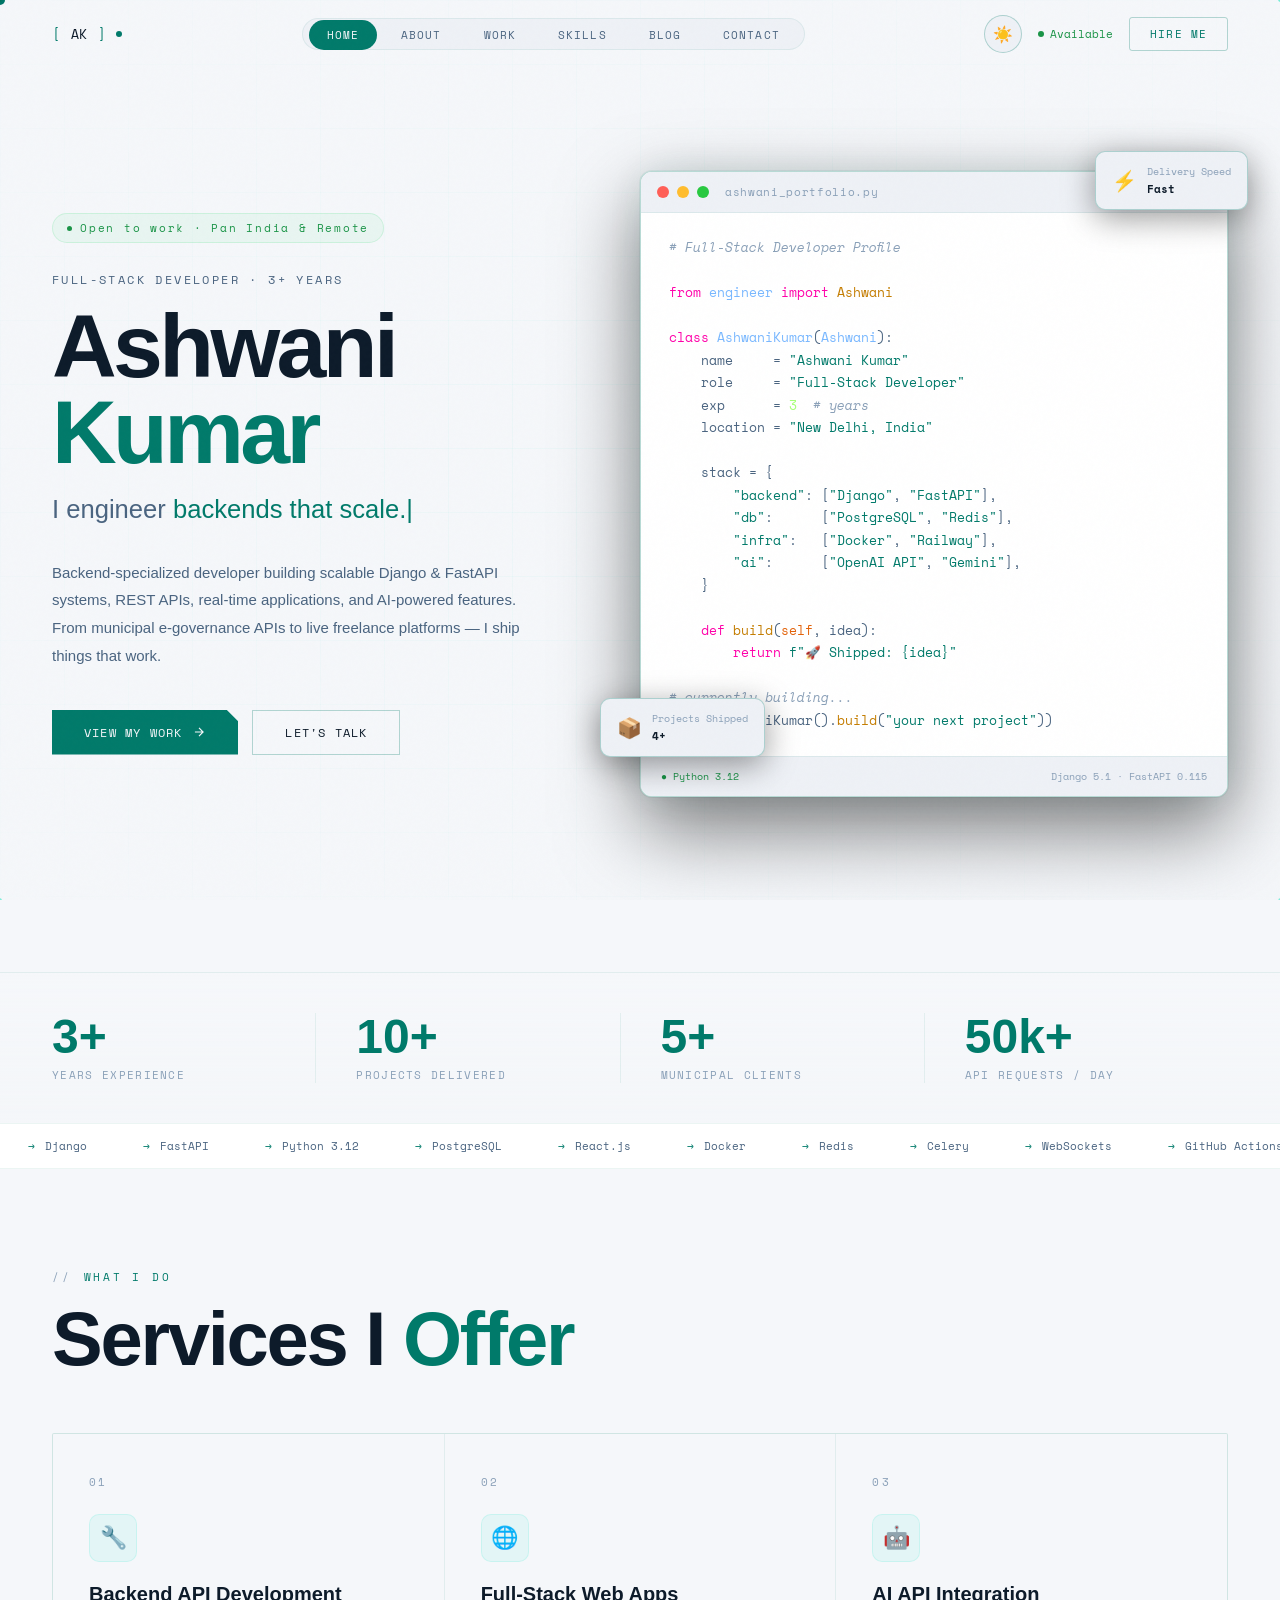
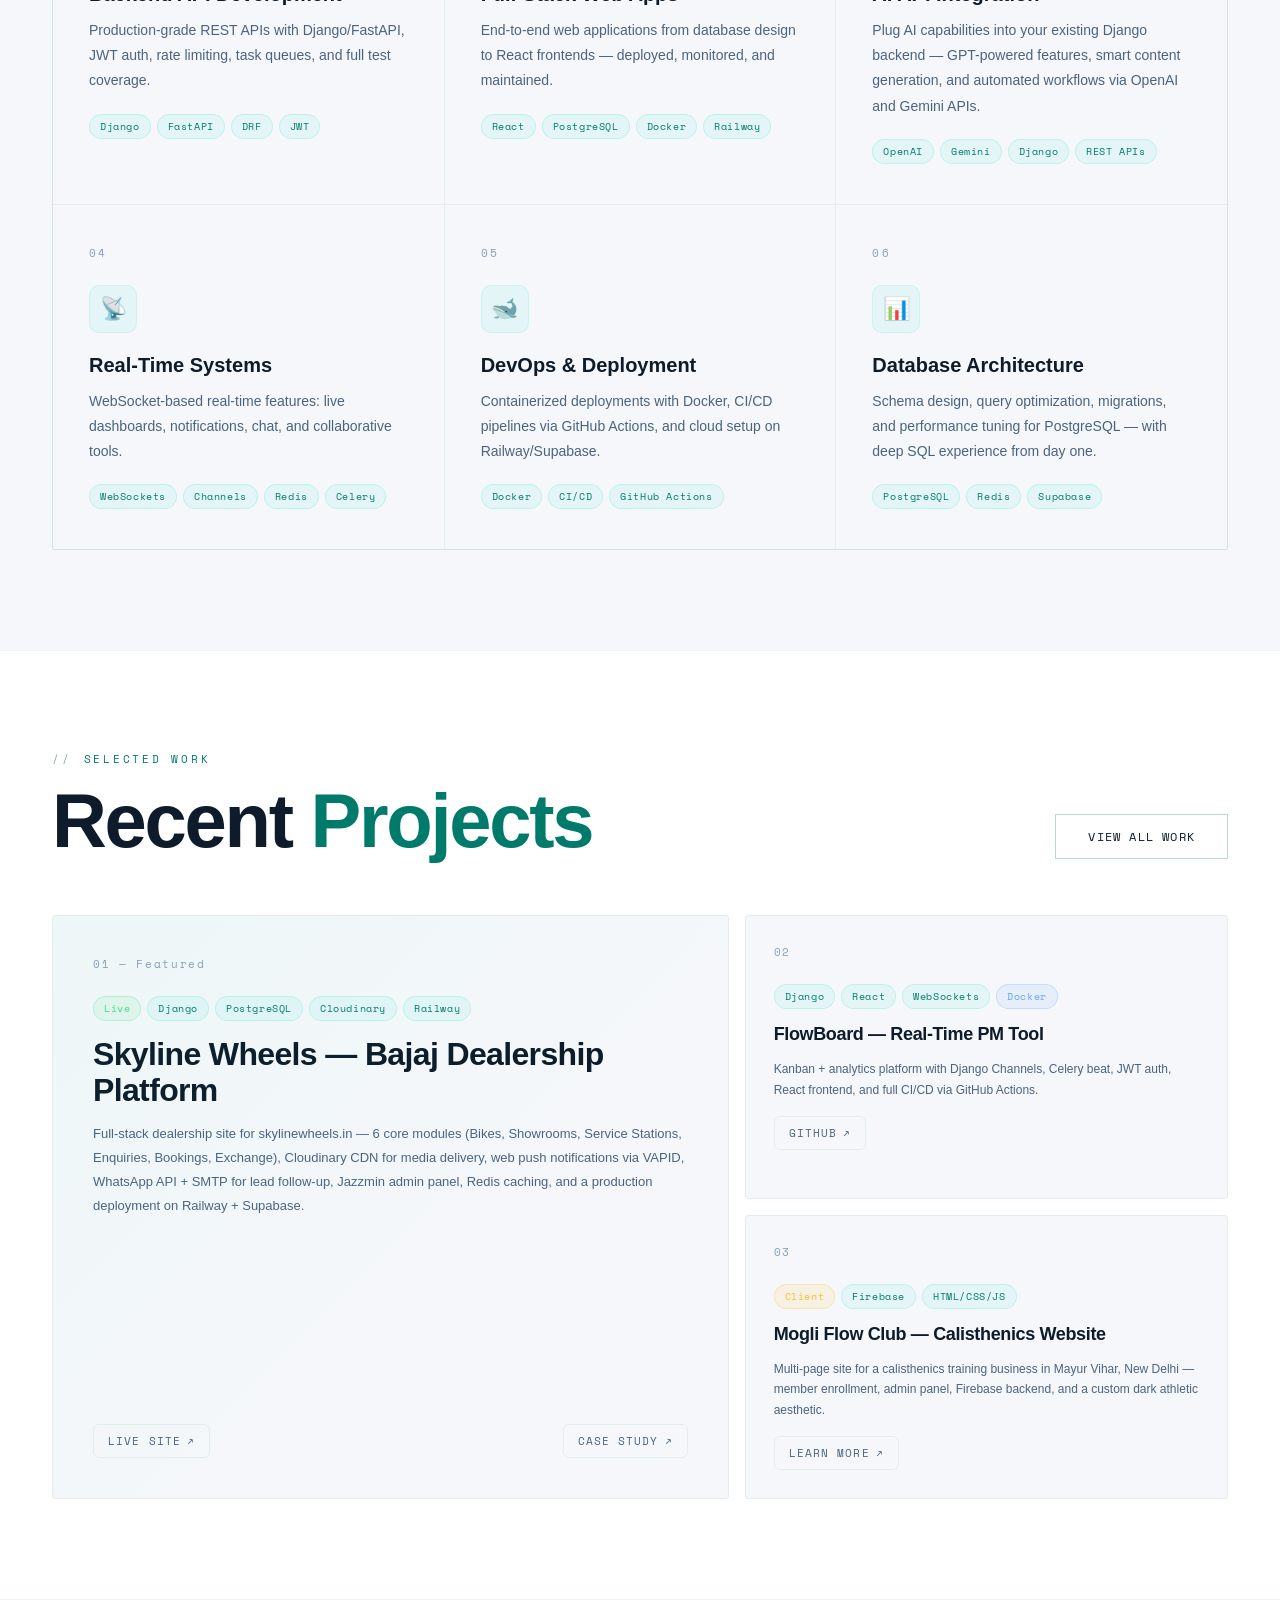
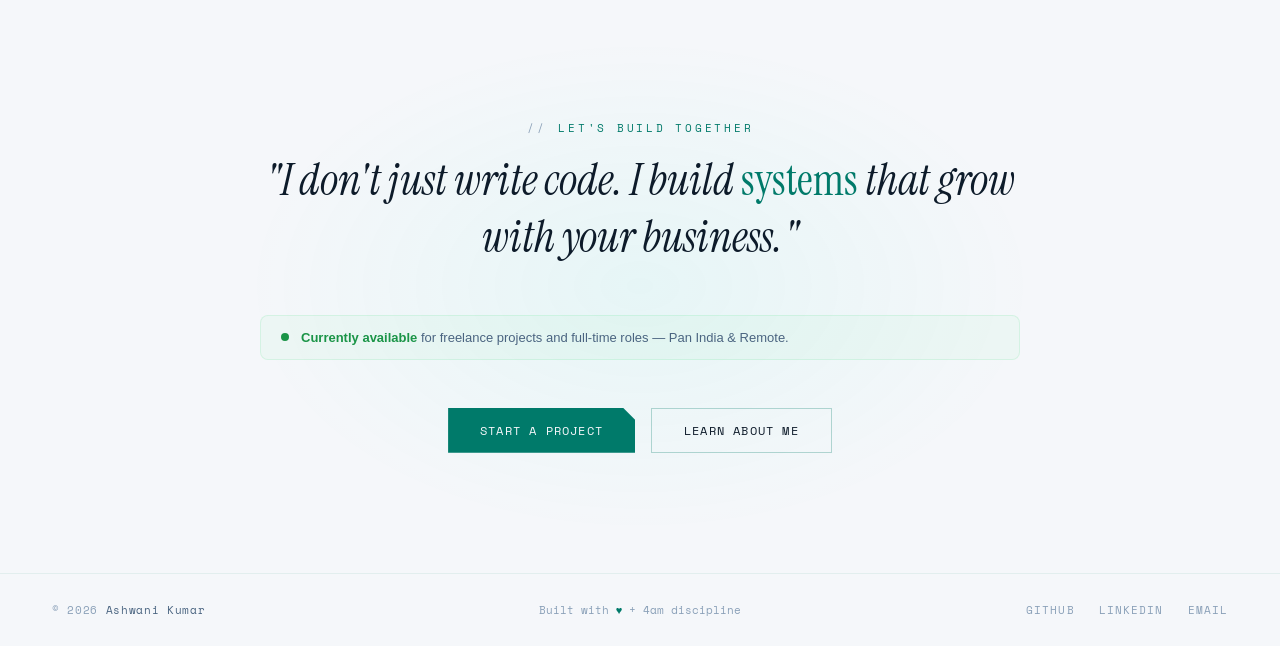
==== commit b61a315b: "changes in index means home" ====
--- a/frontend/index.html
+++ b/frontend/index.html
@@ -729,4 +729,5 @@
 t.innerHTML = html + html;
 </script>
 </body>
-</html>+</html>
+
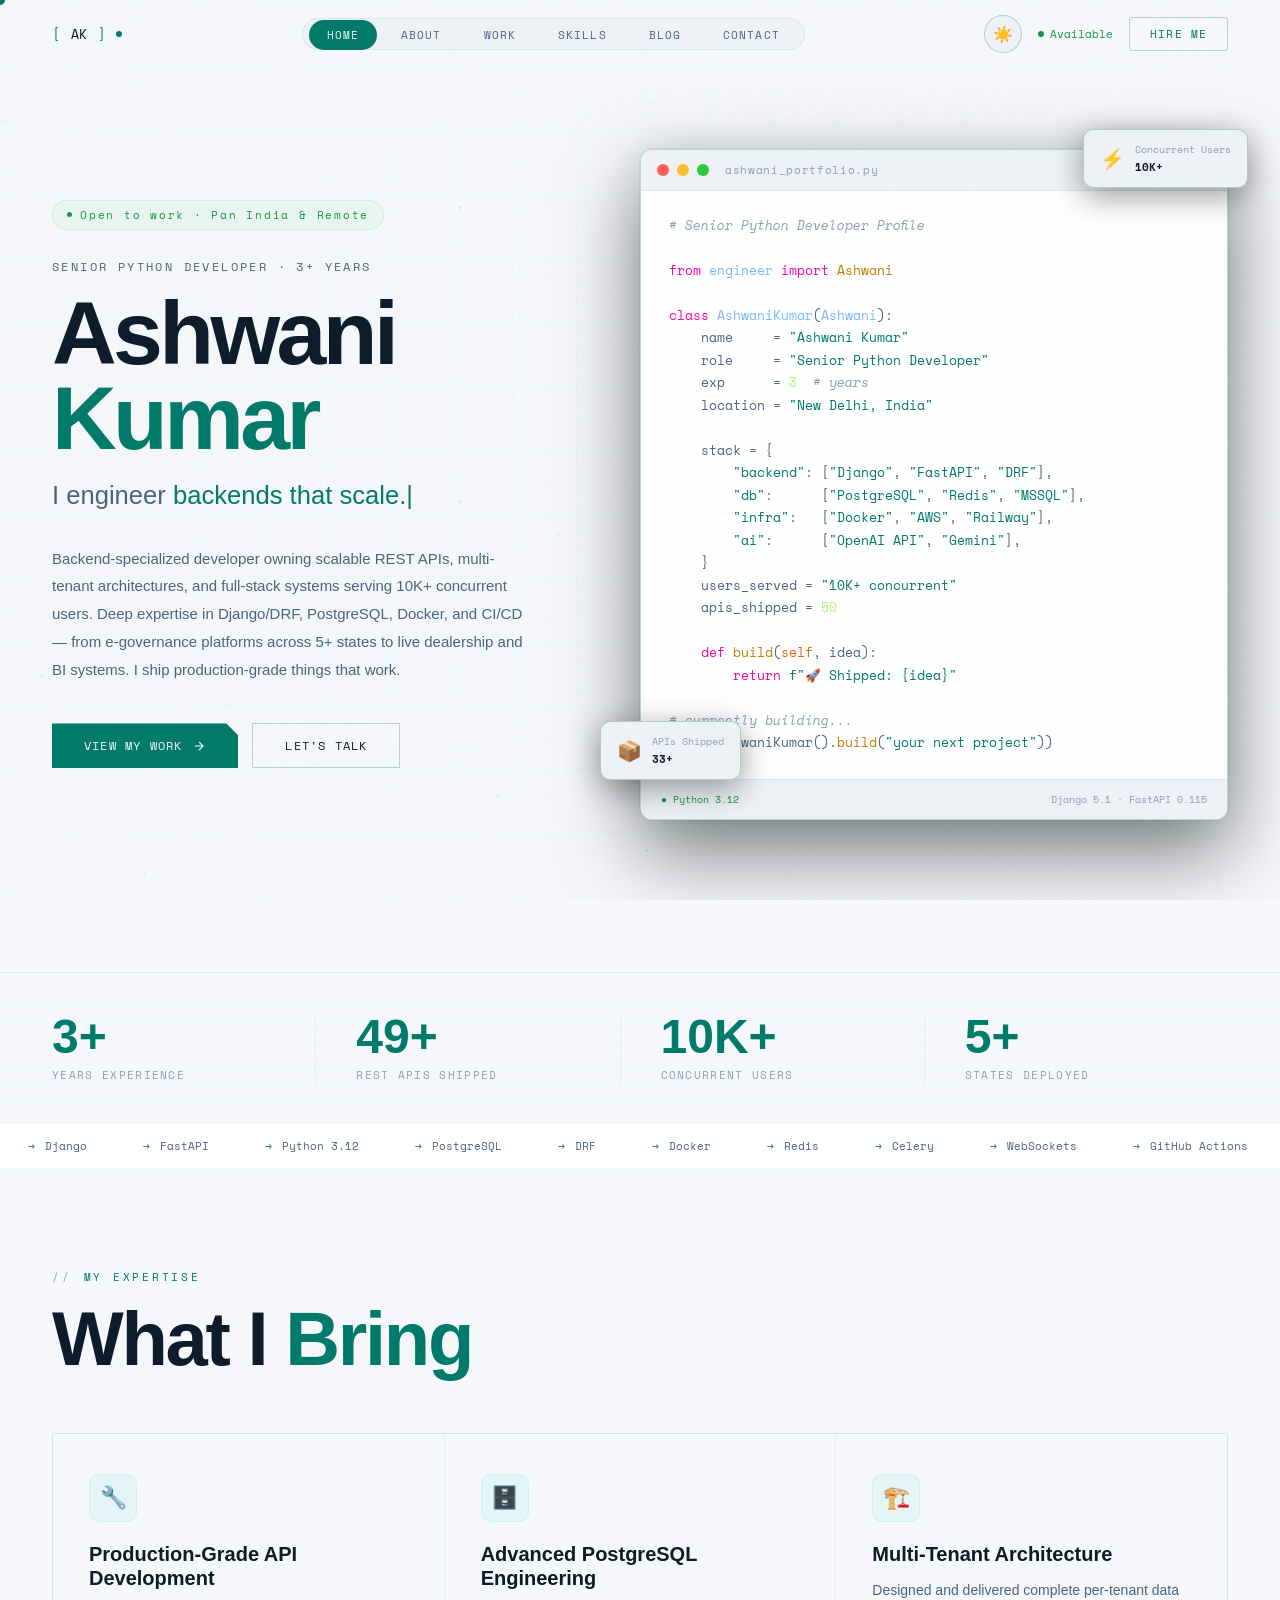
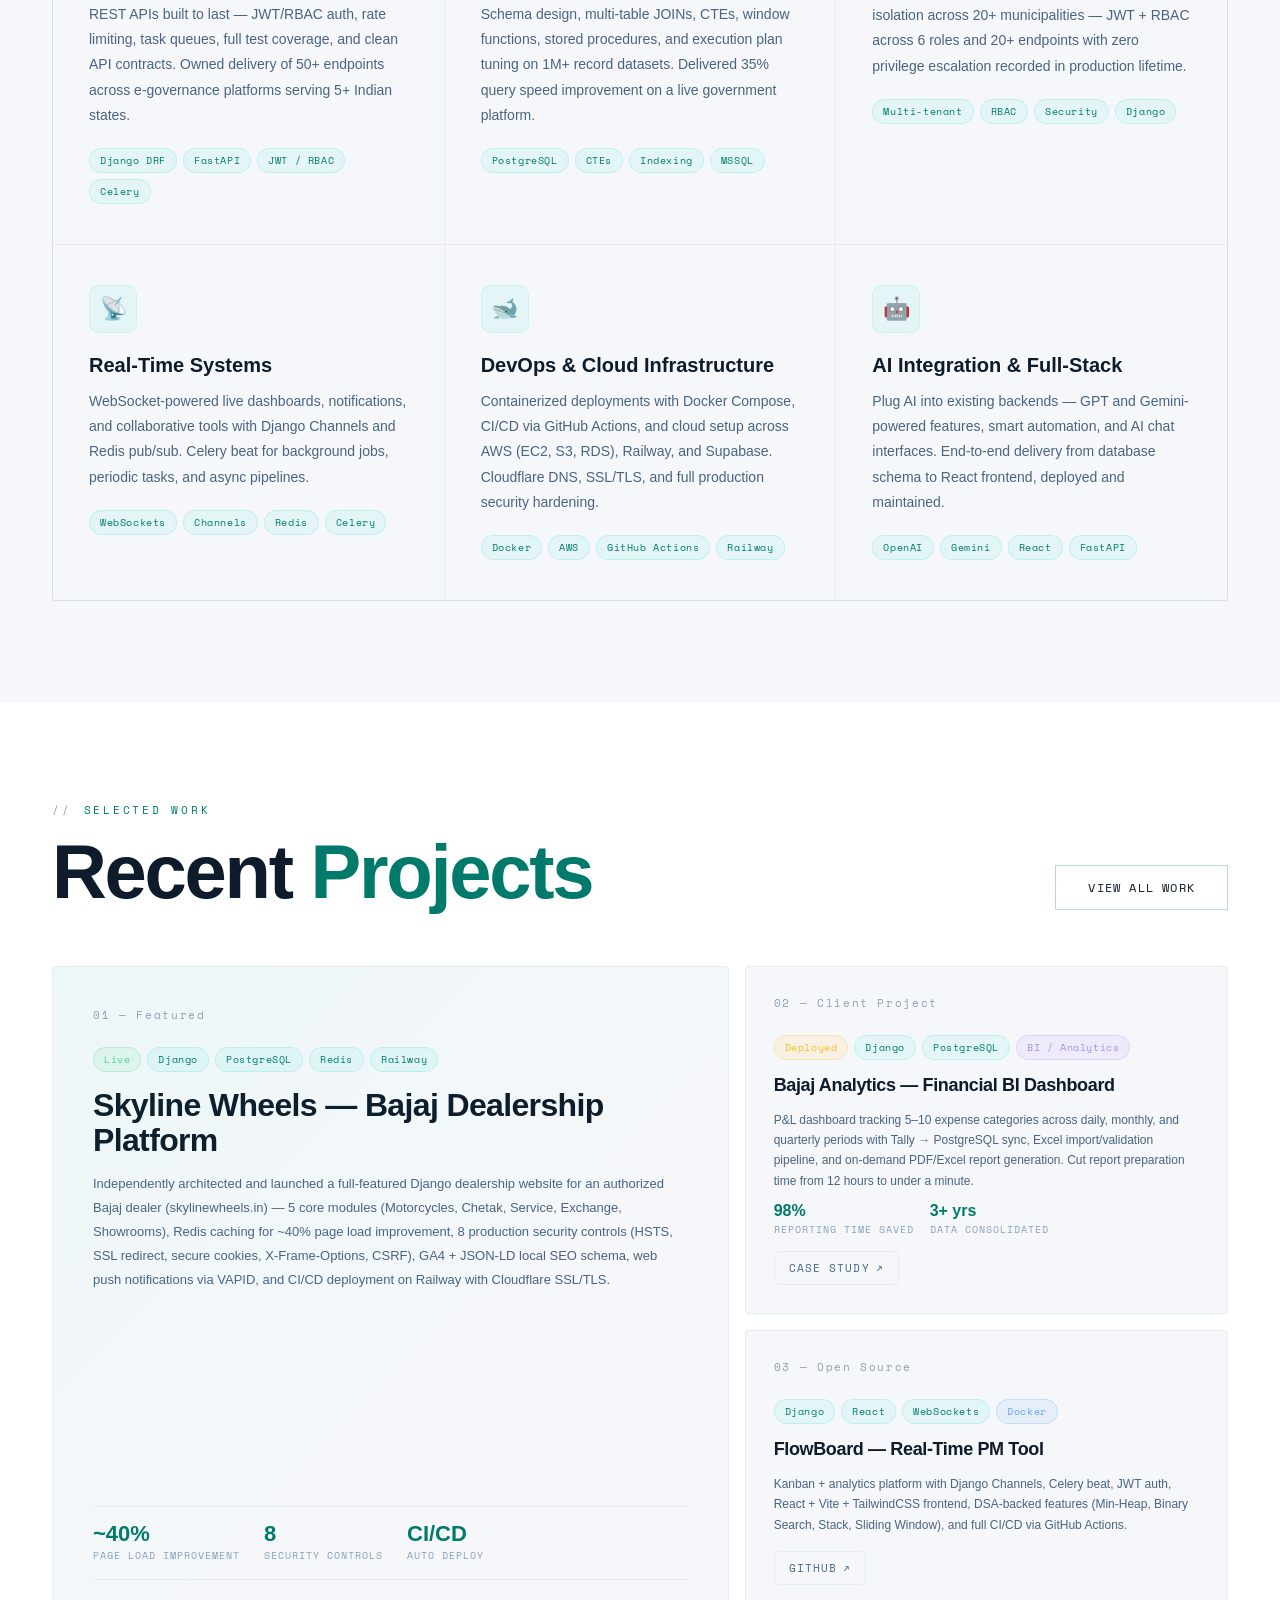
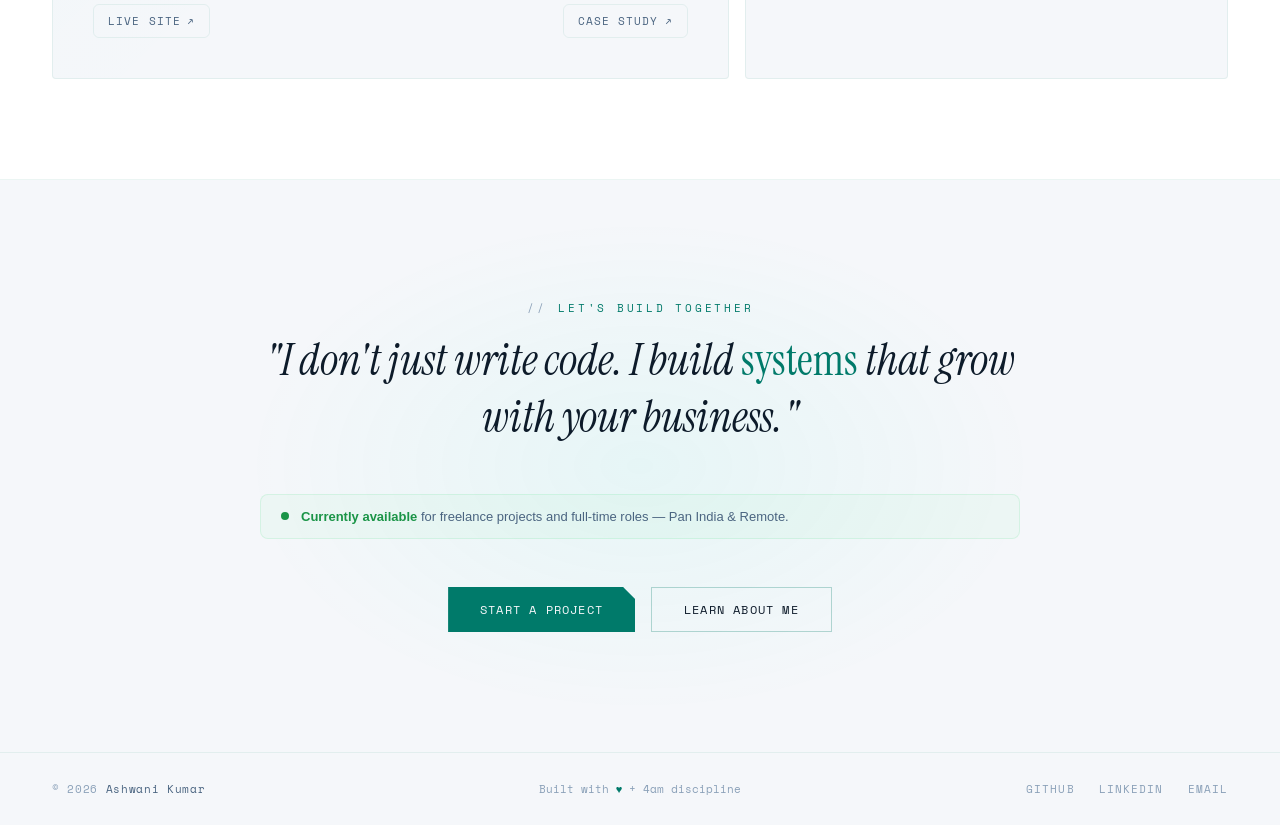
==== commit 65a915e2: "home page update" ====
--- a/frontend/index.html
+++ b/frontend/index.html
@@ -187,51 +187,48 @@
 .stat-n span { color:var(--cyan); }
 .stat-l { font-family:var(--font-mono); font-size:11px; color:var(--text3); letter-spacing:.12em; text-transform:uppercase; }
 
-/* ── SERVICES ── */
-#services { padding:100px 52px; max-width:1300px; margin:0 auto; }
-.services-grid {
+/* ── EXPERTISE ── */
+#expertise { padding:100px 52px; max-width:1300px; margin:0 auto; }
+
+.expertise-grid {
   display:grid; grid-template-columns:repeat(3,1fr); gap:1px;
   background:var(--border3); border:1px solid var(--border3);
   border-radius:2px; overflow:hidden;
   margin-top:56px;
 }
-.service-card {
+.expertise-card {
   background:var(--c0); padding:40px 36px;
   transition:background .3s, transform .3s var(--ease);
   position:relative; overflow:hidden;
 }
-.service-card::before {
+.expertise-card::before {
   content:'';
   position:absolute; top:0; left:0; right:0; height:2px;
   background:linear-gradient(90deg, transparent, var(--cyan), transparent);
   transform:scaleX(0); transform-origin:left;
   transition:transform .4s var(--ease);
 }
-.service-card:hover::before { transform:scaleX(1); }
-.service-card:hover { background:var(--c1); }
-
-.service-card .service-icon {
+.expertise-card:hover::before { transform:scaleX(1); }
+.expertise-card:hover { background:var(--c1); }
+
+.expertise-card .expertise-icon {
   display:inline-flex; align-items:center; justify-content:center;
   width:48px; height:48px; border-radius:10px;
   background:rgba(0,229,192,.07); border:1px solid rgba(0,229,192,.12);
   font-size:22px; margin-bottom:20px;
   transition:background .3s, border-color .3s;
 }
-.service-card:hover .service-icon {
+.expertise-card:hover .expertise-icon {
   background:rgba(0,229,192,.12);
   border-color:rgba(0,229,192,.25);
 }
 
-.service-num {
-  font-family:var(--font-mono); font-size:11px; color:var(--text3);
-  letter-spacing:.2em; margin-bottom:24px;
-}
-.service-title {
+.expertise-title {
   font-family:var(--font-head); font-size:20px; font-weight:700;
   margin-bottom:12px; line-height:1.2;
 }
-.service-desc { font-size:14px; color:var(--text2); line-height:1.8; margin-bottom:20px; }
-.service-tags { display:flex; flex-wrap:wrap; gap:6px; }
+.expertise-desc { font-size:14px; color:var(--text2); line-height:1.8; margin-bottom:20px; }
+.expertise-tags { display:flex; flex-wrap:wrap; gap:6px; }
 
 /* ── FEATURED WORK ── */
 #featured {
@@ -310,6 +307,25 @@
 .pill.green  { background:rgba(74,222,128,.1); color:#4ade80; border-color:rgba(74,222,128,.25); }
 .pill.amber  { background:rgba(251,191,36,.1); color:#fbbf24; border-color:rgba(251,191,36,.25); }
 .pill.blue   { background:rgba(96,165,250,.1); color:#60a5fa; border-color:rgba(96,165,250,.25); }
+.pill.purple { background:rgba(167,139,250,.1); color:#a78bfa; border-color:rgba(167,139,250,.25); }
+
+/* impact metric strip inside feat-main */
+.feat-impact {
+  display:flex; gap:24px; flex-wrap:wrap;
+  margin-bottom:24px; padding:16px 0;
+  border-top:1px solid var(--border3);
+  border-bottom:1px solid var(--border3);
+}
+.impact-item { text-align:left; }
+.impact-n {
+  font-family:var(--font-head); font-size:22px; font-weight:800;
+  color:var(--cyan); line-height:1;
+}
+.impact-l {
+  font-family:var(--font-mono); font-size:10px;
+  color:var(--text3); letter-spacing:.1em;
+  text-transform:uppercase; margin-top:3px;
+}
 
 /* ── CTA ── */
 #cta {
@@ -355,15 +371,16 @@
   .hero-left { padding-right:0; }
   .featured-grid { grid-template-columns:1fr; }
   .feat-side { grid-template-rows:auto; grid-template-columns:1fr 1fr; }
-  .services-grid { grid-template-columns:1fr 1fr; }
+  .expertise-grid { grid-template-columns:1fr 1fr; }
 }
 @media(max-width:700px){
-  #hero,#services,#featured,#cta { padding-left:20px; padding-right:20px; }
+  #hero,#expertise,#featured,#cta { padding-left:20px; padding-right:20px; }
   .hero-stats { padding:32px 20px; flex-wrap:wrap; }
   .stat-item { border-right:none; padding:12px 0; flex:0 0 50%; }
-  .services-grid { grid-template-columns:1fr; }
+  .expertise-grid { grid-template-columns:1fr; }
   .feat-side { grid-template-columns:1fr; }
   .featured-top { flex-direction:column; align-items:flex-start; gap:20px; }
+  .feat-impact { gap:16px; }
 }
 
 @keyframes fadeUp  { from{opacity:0;transform:translateY(18px)} to{opacity:1;transform:none} }
@@ -421,17 +438,17 @@
     <div class="hero-status">
       <span class="dot"></span>Open to work · Pan India &amp; Remote
     </div>
-    <div class="hero-eyebrow">Full-Stack Developer · 3+ Years</div>
+    <div class="hero-eyebrow">Senior Python Developer · 3+ Years</div>
     <h1 class="hero-name">
       <span class="first">Ashwani</span>
       <span class="last" data-text="Kumar">Kumar</span>
     </h1>
     <div class="hero-role">I engineer <span id="tw"></span></div>
     <p class="hero-desc">
-      Backend-specialized developer building scalable Django &amp; FastAPI systems,
-      REST APIs, real-time applications, and AI-powered features.
-      From municipal e-governance APIs to live freelance platforms —
-      I ship things that work.
+      Backend-specialized developer owning scalable REST APIs, multi-tenant architectures,
+      and full-stack systems serving 10K+ concurrent users. Deep expertise in Django/DRF,
+      PostgreSQL, Docker, and CI/CD — from e-governance platforms across 5+ states
+      to live dealership and BI systems. I ship production-grade things that work.
     </p>
     <div class="hero-actions">
       <a href="work.html" class="btn btn-fill" data-magnetic>
@@ -451,22 +468,24 @@
         <span class="title">ashwani_portfolio.py</span>
       </div>
       <div class="code-body">
-<pre><span class="cm"># Full-Stack Developer Profile</span>
+<pre><span class="cm"># Senior Python Developer Profile</span>
 
 <span class="kw">from</span> <span class="cls">engineer</span> <span class="kw">import</span> <span class="fn">Ashwani</span>
 
 <span class="kw">class</span> <span class="cls">AshwaniKumar</span>(<span class="cls">Ashwani</span>):
     name     = <span class="str">"Ashwani Kumar"</span>
-    role     = <span class="str">"Full-Stack Developer"</span>
+    role     = <span class="str">"Senior Python Developer"</span>
     exp      = <span class="nr">3</span>  <span class="cm"># years</span>
     location = <span class="str">"New Delhi, India"</span>
 
     stack = {
-        <span class="str">"backend"</span>: [<span class="str">"Django"</span>, <span class="str">"FastAPI"</span>],
-        <span class="str">"db"</span>:      [<span class="str">"PostgreSQL"</span>, <span class="str">"Redis"</span>],
-        <span class="str">"infra"</span>:   [<span class="str">"Docker"</span>, <span class="str">"Railway"</span>],
+        <span class="str">"backend"</span>: [<span class="str">"Django"</span>, <span class="str">"FastAPI"</span>, <span class="str">"DRF"</span>],
+        <span class="str">"db"</span>:      [<span class="str">"PostgreSQL"</span>, <span class="str">"Redis"</span>, <span class="str">"MSSQL"</span>],
+        <span class="str">"infra"</span>:   [<span class="str">"Docker"</span>, <span class="str">"AWS"</span>, <span class="str">"Railway"</span>],
         <span class="str">"ai"</span>:      [<span class="str">"OpenAI API"</span>, <span class="str">"Gemini"</span>],
     }
+    users_served = <span class="str">"10K+ concurrent"</span>
+    apis_shipped = <span class="nr">50</span>
 
     <span class="kw">def</span> <span class="fn">build</span>(<span class="pr">self</span>, idea):
         <span class="kw">return</span> <span class="str">f"🚀 Shipped: {idea}"</span>
@@ -483,15 +502,15 @@
     <div class="float-badge fb1">
       <span class="icon">⚡</span>
       <div>
-        <div class="badge-label">Delivery Speed</div>
-        <div class="badge-val">Fast</div>
+        <div class="badge-label">Concurrent Users</div>
+        <div class="badge-val">10K+</div>
       </div>
     </div>
     <div class="float-badge fb2">
       <span class="icon">📦</span>
       <div>
-        <div class="badge-label">Projects Shipped</div>
-        <div class="badge-val" data-count="10" data-suffix="+">10+</div>
+        <div class="badge-label">APIs Shipped</div>
+        <div class="badge-val" data-count="50" data-suffix="+">50+</div>
       </div>
     </div>
   </div>
@@ -504,16 +523,16 @@
     <div class="stat-l">Years Experience</div>
   </div>
   <div class="stat-item reveal" data-delay="100">
-    <div class="stat-n"><span data-count="10" data-suffix="+">10+</span></div>
-    <div class="stat-l">Projects Delivered</div>
+    <div class="stat-n"><span data-count="50" data-suffix="+">50+</span></div>
+    <div class="stat-l">REST APIs Shipped</div>
   </div>
   <div class="stat-item reveal" data-delay="200">
+    <div class="stat-n"><span data-count="10" data-suffix="K+">10K+</span></div>
+    <div class="stat-l">Concurrent Users</div>
+  </div>
+  <div class="stat-item reveal" data-delay="300">
     <div class="stat-n"><span data-count="5" data-suffix="+">5+</span></div>
-    <div class="stat-l">Municipal Clients</div>
-  </div>
-  <div class="stat-item reveal" data-delay="300">
-    <div class="stat-n"><span data-count="50" data-suffix="k+">50k+</span></div>
-    <div class="stat-l">API Requests / Day</div>
+    <div class="stat-l">States Deployed</div>
   </div>
 </div>
 
@@ -522,75 +541,69 @@
   <div class="ticker-track" id="ticker"></div>
 </div>
 
-<!-- SERVICES -->
-<section id="services">
-  <div class="section-tag reveal">What I Do</div>
-  <h2 class="big-title reveal" data-delay="80">Services I <span class="c">Offer</span></h2>
-  <div class="services-grid">
-
-    <div class="service-card reveal">
-      <div class="service-num">01</div>
-      <div class="service-icon">🔧</div>
-      <div class="service-title">Backend API Development</div>
-      <p class="service-desc">Production-grade REST APIs with Django/FastAPI, JWT auth, rate limiting, task queues, and full test coverage.</p>
-      <div class="service-tags">
-        <span class="pill">Django</span><span class="pill">FastAPI</span>
-        <span class="pill">DRF</span><span class="pill">JWT</span>
-      </div>
-    </div>
-
-    <div class="service-card reveal" data-delay="80">
-      <div class="service-num">02</div>
-      <div class="service-icon">🌐</div>
-      <div class="service-title">Full-Stack Web Apps</div>
-      <p class="service-desc">End-to-end web applications from database design to React frontends — deployed, monitored, and maintained.</p>
-      <div class="service-tags">
-        <span class="pill">React</span><span class="pill">PostgreSQL</span>
-        <span class="pill">Docker</span><span class="pill">Railway</span>
-      </div>
-    </div>
-
-    <div class="service-card reveal" data-delay="160">
-      <div class="service-num">03</div>
-      <div class="service-icon">🤖</div>
-      <div class="service-title">AI API Integration</div>
-      <p class="service-desc">Plug AI capabilities into your existing Django backend — GPT-powered features, smart content generation, and automated workflows via OpenAI and Gemini APIs.</p>
-      <div class="service-tags">
-        <span class="pill">OpenAI</span><span class="pill">Gemini</span>
-        <span class="pill">Django</span><span class="pill">REST APIs</span>
-      </div>
-    </div>
-
-    <div class="service-card reveal" data-delay="80">
-      <div class="service-num">04</div>
-      <div class="service-icon">📡</div>
-      <div class="service-title">Real-Time Systems</div>
-      <p class="service-desc">WebSocket-based real-time features: live dashboards, notifications, chat, and collaborative tools.</p>
-      <div class="service-tags">
+<!-- MY EXPERTISE -->
+<section id="expertise">
+  <div class="section-tag reveal">My Expertise</div>
+  <h2 class="big-title reveal" data-delay="80">What I <span class="c">Bring</span></h2>
+  <div class="expertise-grid">
+
+    <div class="expertise-card reveal">
+      <div class="expertise-icon">🔧</div>
+      <div class="expertise-title">Production-Grade API Development</div>
+      <p class="expertise-desc">REST APIs built to last — JWT/RBAC auth, rate limiting, task queues, full test coverage, and clean API contracts. Owned delivery of 50+ endpoints across e-governance platforms serving 5+ Indian states.</p>
+      <div class="expertise-tags">
+        <span class="pill">Django DRF</span><span class="pill">FastAPI</span>
+        <span class="pill">JWT / RBAC</span><span class="pill">Celery</span>
+      </div>
+    </div>
+
+    <div class="expertise-card reveal" data-delay="80">
+      <div class="expertise-icon">🗄️</div>
+      <div class="expertise-title">Advanced PostgreSQL Engineering</div>
+      <p class="expertise-desc">Schema design, multi-table JOINs, CTEs, window functions, stored procedures, and execution plan tuning on 1M+ record datasets. Delivered 35% query speed improvement on a live government platform.</p>
+      <div class="expertise-tags">
+        <span class="pill">PostgreSQL</span><span class="pill">CTEs</span>
+        <span class="pill">Indexing</span><span class="pill">MSSQL</span>
+      </div>
+    </div>
+
+    <div class="expertise-card reveal" data-delay="160">
+      <div class="expertise-icon">🏗️</div>
+      <div class="expertise-title">Multi-Tenant Architecture</div>
+      <p class="expertise-desc">Designed and delivered complete per-tenant data isolation across 20+ municipalities — JWT + RBAC across 6 roles and 20+ endpoints with zero privilege escalation recorded in production lifetime.</p>
+      <div class="expertise-tags">
+        <span class="pill">Multi-tenant</span><span class="pill">RBAC</span>
+        <span class="pill">Security</span><span class="pill">Django</span>
+      </div>
+    </div>
+
+    <div class="expertise-card reveal" data-delay="80">
+      <div class="expertise-icon">📡</div>
+      <div class="expertise-title">Real-Time Systems</div>
+      <p class="expertise-desc">WebSocket-powered live dashboards, notifications, and collaborative tools with Django Channels and Redis pub/sub. Celery beat for background jobs, periodic tasks, and async pipelines.</p>
+      <div class="expertise-tags">
         <span class="pill">WebSockets</span><span class="pill">Channels</span>
         <span class="pill">Redis</span><span class="pill">Celery</span>
       </div>
     </div>
 
-    <div class="service-card reveal" data-delay="160">
-      <div class="service-num">05</div>
-      <div class="service-icon">🐋</div>
-      <div class="service-title">DevOps &amp; Deployment</div>
-      <p class="service-desc">Containerized deployments with Docker, CI/CD pipelines via GitHub Actions, and cloud setup on Railway/Supabase.</p>
-      <div class="service-tags">
-        <span class="pill">Docker</span><span class="pill">CI/CD</span>
-        <span class="pill">GitHub Actions</span>
-      </div>
-    </div>
-
-    <div class="service-card reveal" data-delay="240">
-      <div class="service-num">06</div>
-      <div class="service-icon">📊</div>
-      <div class="service-title">Database Architecture</div>
-      <p class="service-desc">Schema design, query optimization, migrations, and performance tuning for PostgreSQL — with deep SQL experience from day one.</p>
-      <div class="service-tags">
-        <span class="pill">PostgreSQL</span><span class="pill">Redis</span>
-        <span class="pill">Supabase</span>
+    <div class="expertise-card reveal" data-delay="160">
+      <div class="expertise-icon">🐋</div>
+      <div class="expertise-title">DevOps &amp; Cloud Infrastructure</div>
+      <p class="expertise-desc">Containerized deployments with Docker Compose, CI/CD via GitHub Actions, and cloud setup across AWS (EC2, S3, RDS), Railway, and Supabase. Cloudflare DNS, SSL/TLS, and full production security hardening.</p>
+      <div class="expertise-tags">
+        <span class="pill">Docker</span><span class="pill">AWS</span>
+        <span class="pill">GitHub Actions</span><span class="pill">Railway</span>
+      </div>
+    </div>
+
+    <div class="expertise-card reveal" data-delay="240">
+      <div class="expertise-icon">🤖</div>
+      <div class="expertise-title">AI Integration &amp; Full-Stack</div>
+      <p class="expertise-desc">Plug AI into existing backends — GPT and Gemini-powered features, smart automation, and AI chat interfaces. End-to-end delivery from database schema to React frontend, deployed and maintained.</p>
+      <div class="expertise-tags">
+        <span class="pill">OpenAI</span><span class="pill">Gemini</span>
+        <span class="pill">React</span><span class="pill">FastAPI</span>
       </div>
     </div>
 
@@ -617,17 +630,32 @@
           <span class="pill green">Live</span>
           <span class="pill">Django</span>
           <span class="pill">PostgreSQL</span>
-          <span class="pill">Cloudinary</span>
+          <span class="pill">Redis</span>
           <span class="pill">Railway</span>
         </div>
         <div class="feat-title">Skyline Wheels — Bajaj Dealership Platform</div>
         <p class="feat-desc">
-          Full-stack dealership site for skylinewheels.in — 6 core modules
-          (Bikes, Showrooms, Service Stations, Enquiries, Bookings, Exchange),
-          Cloudinary CDN for media delivery, web push notifications via VAPID,
-          WhatsApp API + SMTP for lead follow-up, Jazzmin admin panel,
-          Redis caching, and a production deployment on Railway + Supabase.
+          Independently architected and launched a full-featured Django dealership website
+          for an authorized Bajaj dealer (skylinewheels.in) — 5 core modules
+          (Motorcycles, Chetak, Service, Exchange, Showrooms), Redis caching for ~40% page load
+          improvement, 8 production security controls (HSTS, SSL redirect, secure cookies,
+          X-Frame-Options, CSRF), GA4 + JSON-LD local SEO schema, web push notifications via VAPID,
+          and CI/CD deployment on Railway with Cloudflare SSL/TLS.
         </p>
+        <div class="feat-impact">
+          <div class="impact-item">
+            <div class="impact-n">~40%</div>
+            <div class="impact-l">Page Load Improvement</div>
+          </div>
+          <div class="impact-item">
+            <div class="impact-n">8</div>
+            <div class="impact-l">Security Controls</div>
+          </div>
+          <div class="impact-item">
+            <div class="impact-n">CI/CD</div>
+            <div class="impact-l">Auto Deploy</div>
+          </div>
+        </div>
         <div class="feat-footer">
           <a href="https://www.skylinewheels.in" class="feat-link" target="_blank" rel="noopener">Live Site</a>
           <a href="work.html" class="feat-link">Case Study</a>
@@ -638,7 +666,34 @@
       <div class="feat-side">
 
         <div class="feat-small reveal" data-delay="80">
-          <div class="feat-num">02</div>
+          <div class="feat-num">02 — Client Project</div>
+          <div class="feat-tag-row">
+            <span class="pill amber">Deployed</span>
+            <span class="pill">Django</span>
+            <span class="pill">PostgreSQL</span>
+            <span class="pill purple">BI / Analytics</span>
+          </div>
+          <div class="feat-title" style="font-size:18px">Bajaj Analytics — Financial BI Dashboard</div>
+          <p style="font-size:12px;color:var(--text2);line-height:1.7;margin-bottom:12px">
+            P&amp;L dashboard tracking 5–10 expense categories across daily, monthly, and quarterly
+            periods with Tally → PostgreSQL sync, Excel import/validation pipeline, and on-demand
+            PDF/Excel report generation. Cut report preparation time from 12 hours to under a minute.
+          </p>
+          <div style="display:flex;gap:16px;margin-bottom:14px">
+            <div class="impact-item">
+              <div class="impact-n" style="font-size:16px">98%</div>
+              <div class="impact-l">Reporting Time Saved</div>
+            </div>
+            <div class="impact-item">
+              <div class="impact-n" style="font-size:16px">3+ yrs</div>
+              <div class="impact-l">Data Consolidated</div>
+            </div>
+          </div>
+          <a href="work.html" class="feat-link">Case Study</a>
+        </div>
+
+        <div class="feat-small reveal" data-delay="160">
+          <div class="feat-num">03 — Open Source</div>
           <div class="feat-tag-row">
             <span class="pill">Django</span>
             <span class="pill">React</span>
@@ -647,25 +702,11 @@
           </div>
           <div class="feat-title" style="font-size:18px">FlowBoard — Real-Time PM Tool</div>
           <p style="font-size:12px;color:var(--text2);line-height:1.7;margin-bottom:16px">
-            Kanban + analytics platform with Django Channels, Celery beat, JWT auth, 
-            React frontend, and full CI/CD via GitHub Actions.
+            Kanban + analytics platform with Django Channels, Celery beat, JWT auth, React + Vite +
+            TailwindCSS frontend, DSA-backed features (Min-Heap, Binary Search, Stack, Sliding Window),
+            and full CI/CD via GitHub Actions.
           </p>
           <a href="https://github.com/Ashwani1611/flowboard" class="feat-link" target="_blank" rel="noopener">GitHub</a>
-        </div>
-
-        <div class="feat-small reveal" data-delay="160">
-          <div class="feat-num">03</div>
-          <div class="feat-tag-row">
-            <span class="pill amber">Client</span>
-            <span class="pill">Firebase</span>
-            <span class="pill">HTML/CSS/JS</span>
-          </div>
-          <div class="feat-title" style="font-size:18px">Mogli Flow Club — Calisthenics Website</div>
-          <p style="font-size:12px;color:var(--text2);line-height:1.7;margin-bottom:16px">
-            Multi-page site for a calisthenics training business in Mayur Vihar, New Delhi —
-            member enrollment, admin panel, Firebase backend, and a custom dark athletic aesthetic.
-          </p>
-          <a href="work.html" class="feat-link">Learn More</a>
         </div>
 
       </div>
@@ -710,17 +751,17 @@
 initTypewriter(document.getElementById('tw'), [
   'backends that scale.',
   'REST APIs that fly.',
-  'full-stack solutions.',
+  'multi-tenant systems.',
   'with Django & FastAPI.',
   'systems that ship.'
 ]);
 
 // Ticker
 const techs = [
-  'Django','FastAPI','Python 3.12','PostgreSQL','React.js',
+  'Django','FastAPI','Python 3.12','PostgreSQL','DRF',
   'Docker','Redis','Celery','WebSockets','GitHub Actions',
-  'Supabase','Railway','Cloudinary','OpenAI API',
-  'JWT Auth','Bootstrap 5','Linux','IIT Mandi'
+  'AWS EC2 / S3','Railway','Cloudinary','OpenAI API',
+  'JWT / RBAC','Multi-tenant','React','IIT Mandi'
 ];
 const t = document.getElementById('ticker');
 const html = [...techs,...techs,...techs,...techs]
@@ -729,5 +770,4 @@
 t.innerHTML = html + html;
 </script>
 </body>
-</html>
-
+</html>
